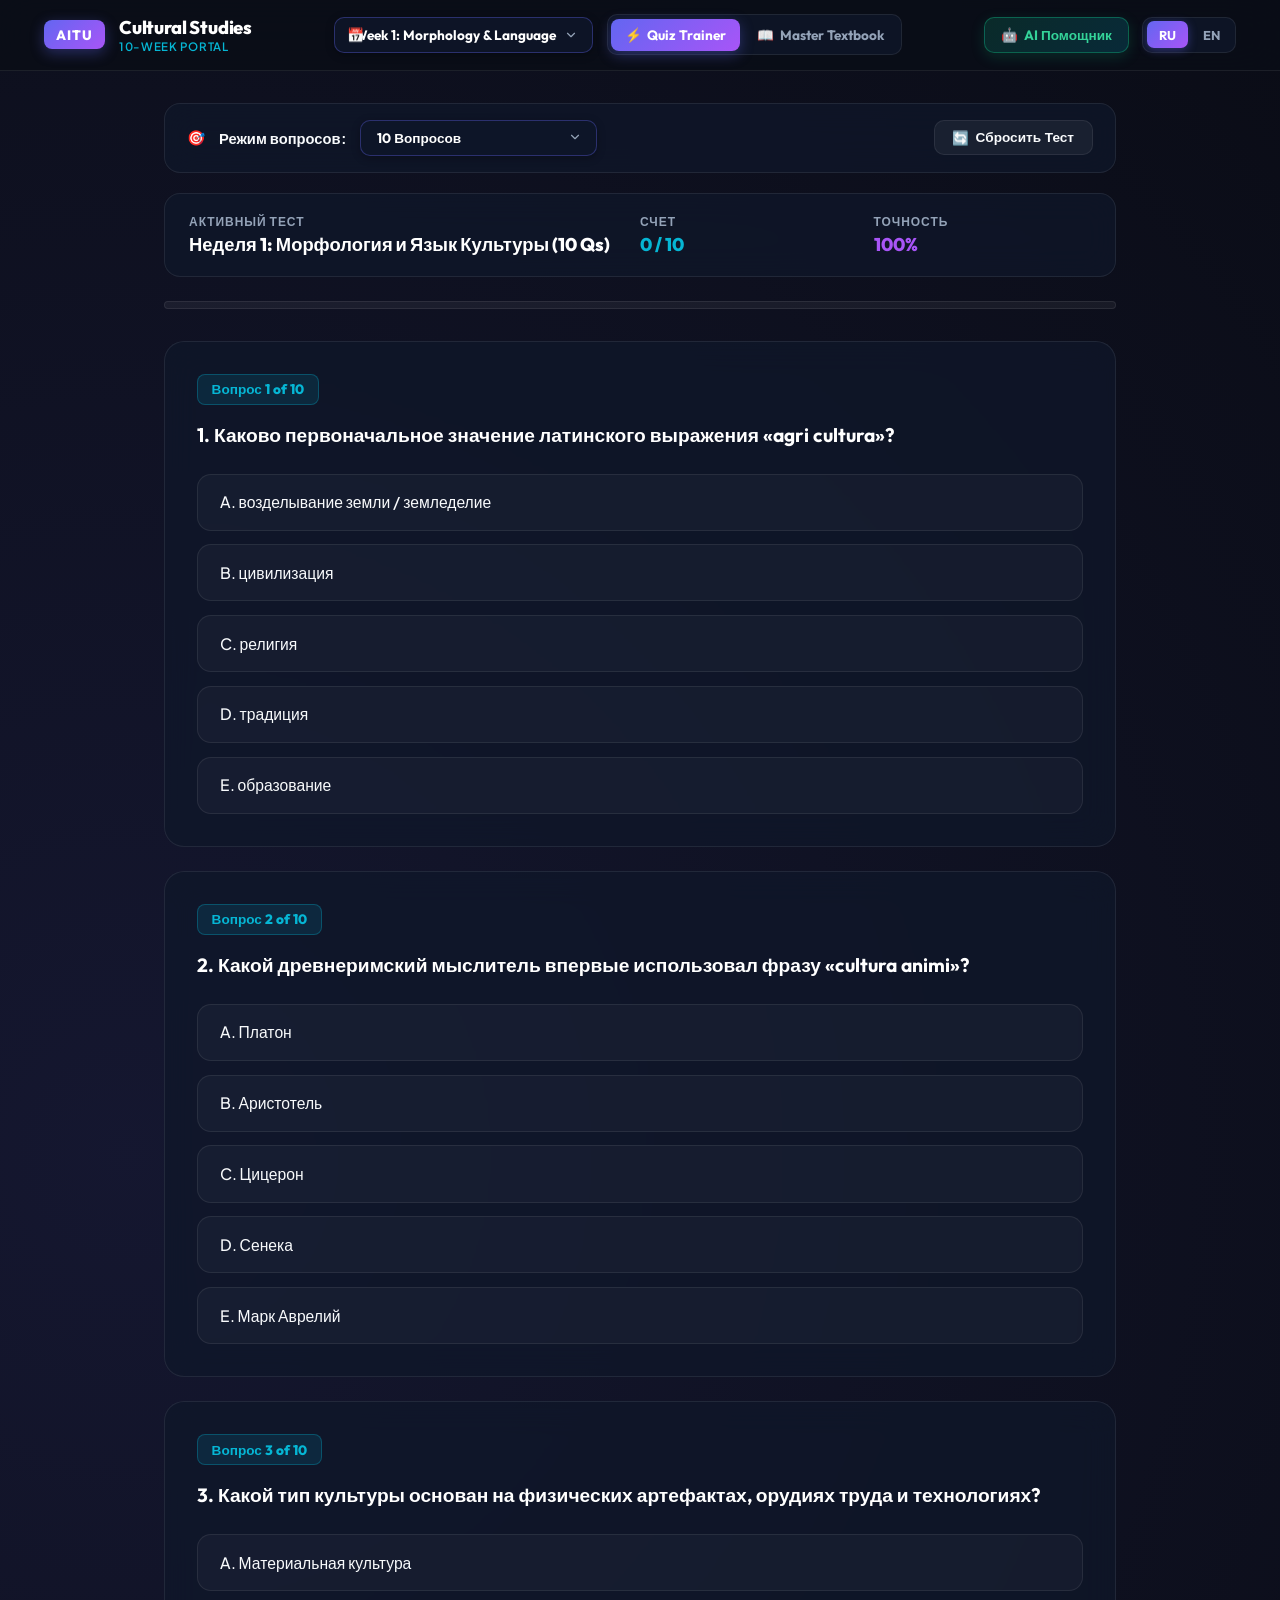
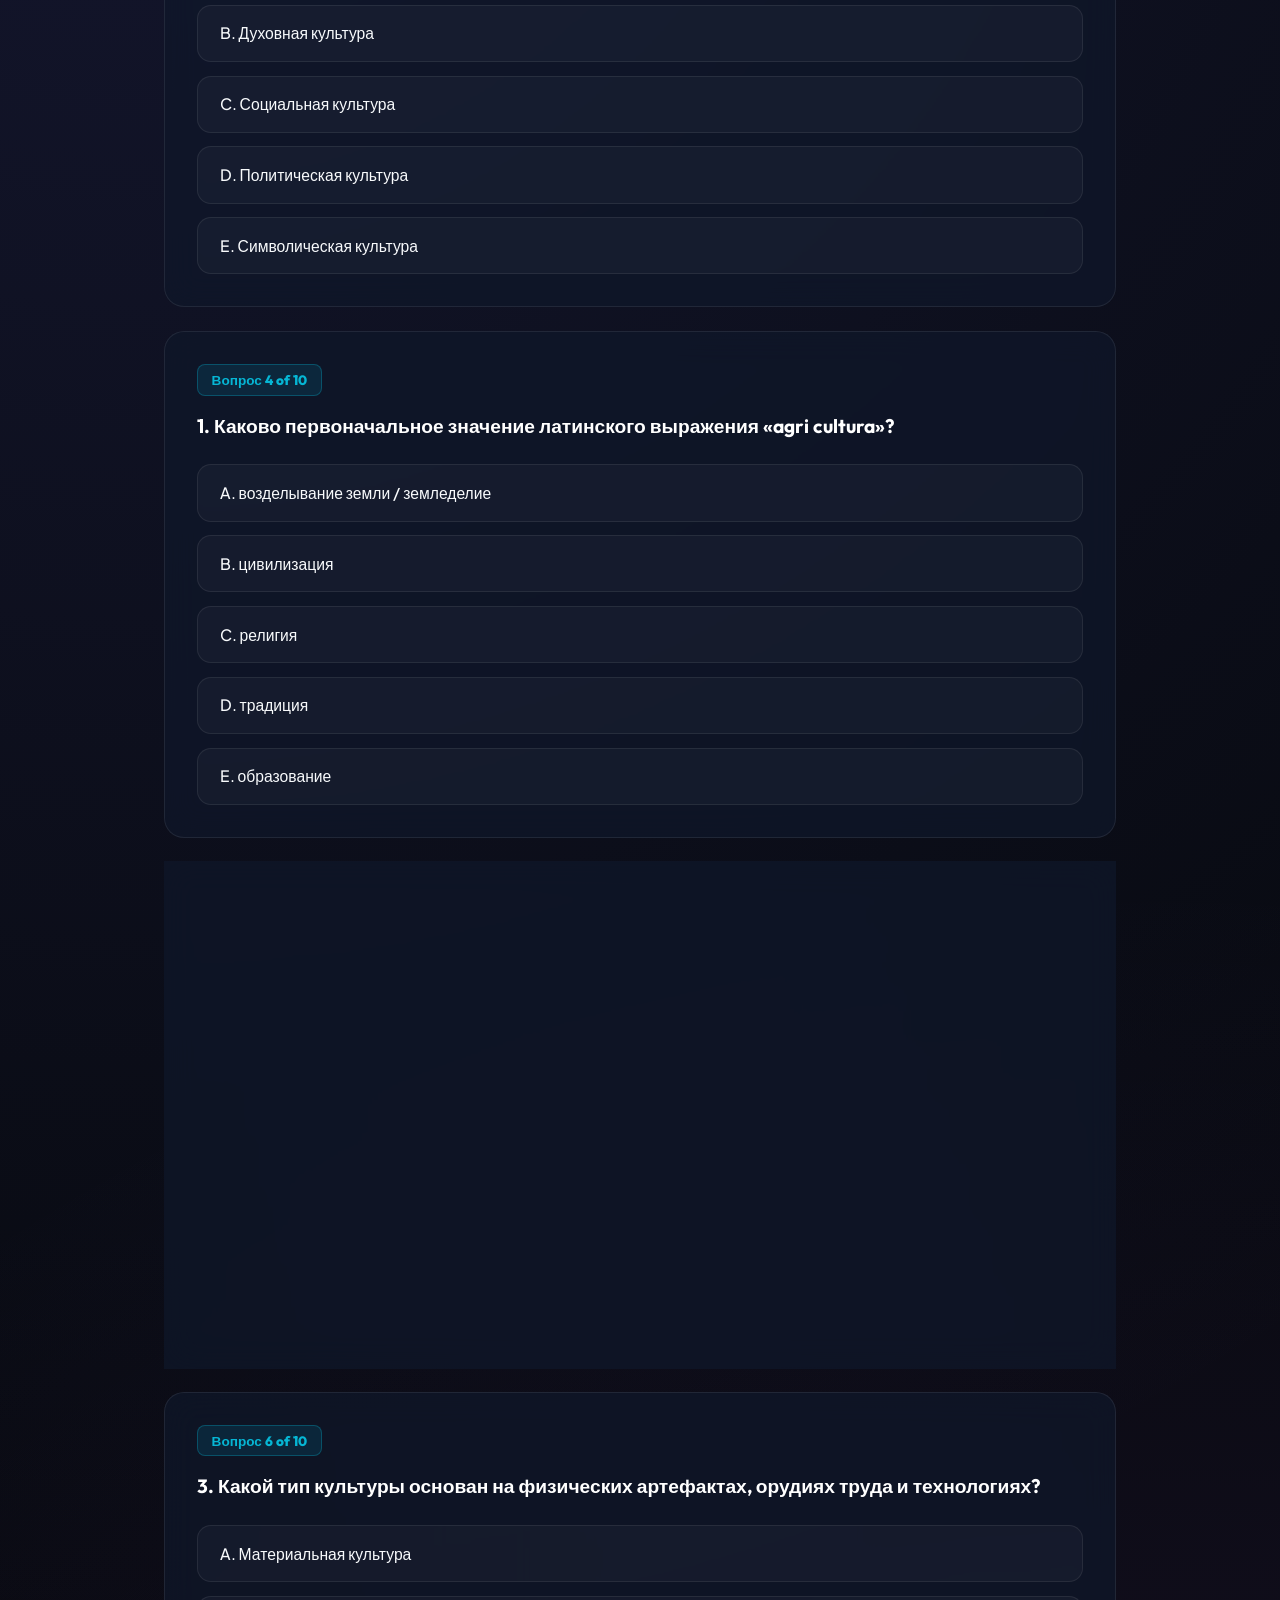
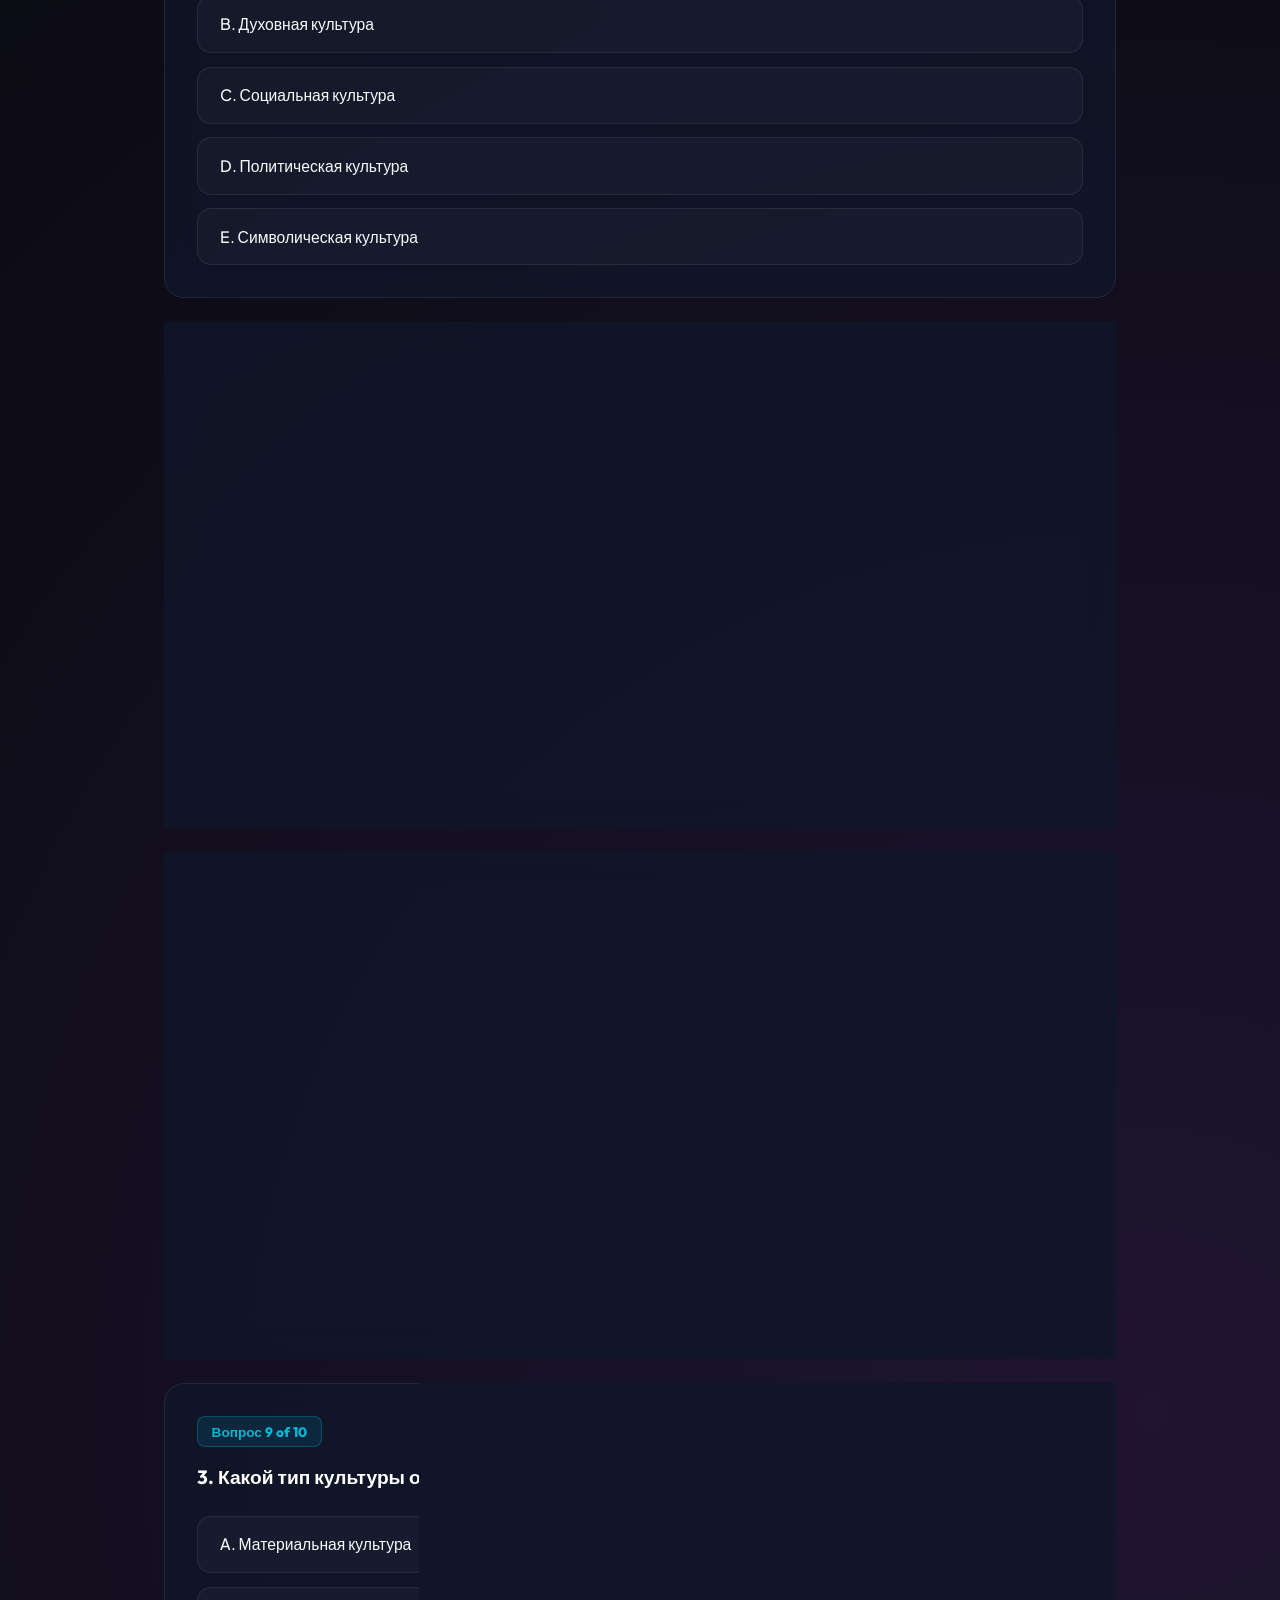
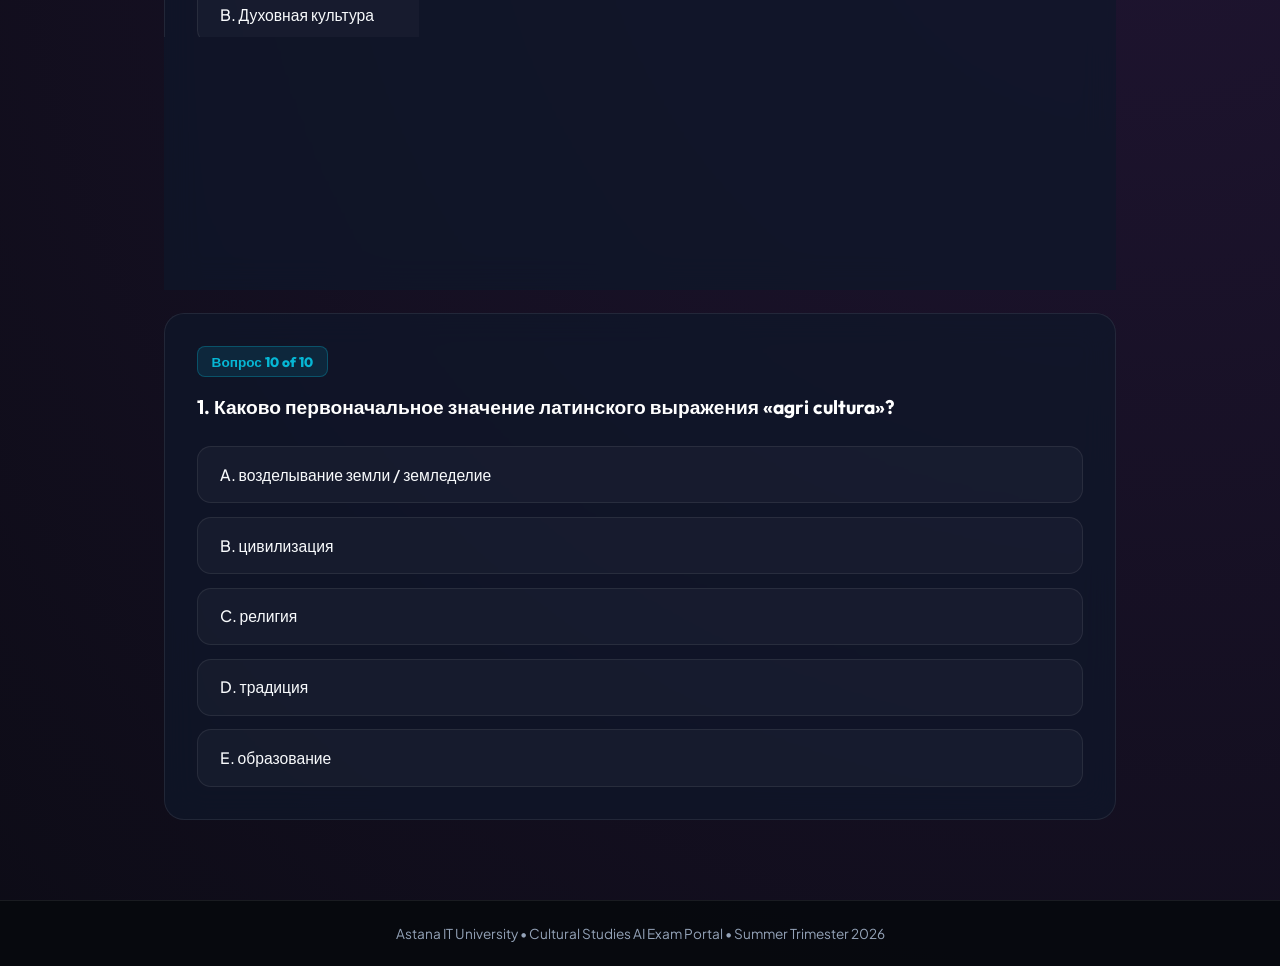
==== index.html @ 7fe69f66 "Rewrite all 20 web textbook chapters and fix critical script-loading bug Content: - Rewrite every RU" ====
<!DOCTYPE html>
<html lang="ru">
<head>
    <meta charset="UTF-8">
    <meta name="viewport" content="width=device-width, initial-scale=1.0, maximum-scale=1.0, user-scalable=no">
    <title>Cultural Studies — Mobile Optimized Exam & AI Assistant Portal</title>
    <!-- Google Fonts -->
    <link rel="preconnect" href="https://fonts.googleapis.com">
    <link rel="preconnect" href="https://fonts.gstatic.com" crossorigin>
    <link href="https://fonts.googleapis.com/css2?family=Plus+Jakarta+Sans:wght@400;500;600;700;800&family=Outfit:wght@500;600;700;800&display=swap" rel="stylesheet">
    <link rel="stylesheet" href="website/css/styles.css?v=20260728_8">
</head>
<body>

    <!-- Premium Glass Header Navigation -->
    <header class="app-header">
        <div class="header-container">
            <!-- Brand Logo -->
            <div class="logo-group">
                <div class="logo-badge">AITU</div>
                <div class="logo-text">
                    <span class="brand-title">Cultural Studies</span>
                    <span class="brand-sub" id="app-logo-title">10-Week Portal</span>
                </div>
            </div>

            <!-- Header Middle: Week Selector & View Mode -->
            <div class="header-center">
                <!-- Scalable 10-Week Selector Dropdown -->
                <div class="custom-select-wrapper">
                    <span class="select-icon">📅</span>
                    <select id="week-select-dropdown" class="custom-select" onchange="switchWeek(this.value)">
                        <option value="1" selected>Week 1: Morphology & Language</option>
                        <option value="2">Week 2: Semiotics & Anatomy</option>
                        <option value="3" disabled>🔒 Week 3 (Upcoming)</option>
                        <option value="4" disabled>🔒 Week 4 (Upcoming)</option>
                        <option value="5" disabled>🔒 Week 5 (Upcoming)</option>
                        <option value="6" disabled>🔒 Week 6 (Upcoming)</option>
                        <option value="7" disabled>🔒 Week 7 (Upcoming)</option>
                        <option value="8" disabled>🔒 Week 8 (Upcoming)</option>
                        <option value="9" disabled>🔒 Week 9 (Upcoming)</option>
                        <option value="10" disabled>🔒 Week 10 (Upcoming)</option>
                        <option value="all">🔥 Full Course Mega-Test</option>
                    </select>
                </div>

                <!-- Main View Toggle -->
                <div class="view-toggle-group">
                    <button class="view-btn active" id="tab-quiz" onclick="switchMainView('quiz')">
                        <span class="btn-icon">⚡</span> <span id="txt-tab-quiz">Quiz Trainer</span>
                    </button>
                    <button class="view-btn highlight-btn" id="tab-main" onclick="switchMainView('main')">
                        <span class="btn-icon">📖</span> <span id="txt-tab-main">Master Textbook</span>
                    </button>
                </div>
            </div>

            <!-- Header Right: AI Assistant & Language Switcher -->
            <div class="header-right">
                <!-- AI Quick Answer Trigger Button -->
                <button class="ai-trigger-btn" onclick="toggleAiDrawer()">
                    <span class="ai-sparkle">🤖</span>
                    <span id="txt-ai-btn">AI Exam Assistant</span>
                </button>

                <!-- Instant Segmented Language Switcher -->
                <div class="lang-segmented-control">
                    <button class="lang-segment active" id="lang-ru" onclick="switchLanguage('ru')">RU</button>
                    <button class="lang-segment" id="lang-en" onclick="switchLanguage('en')">EN</button>
                </div>
            </div>
        </div>
    </header>

    <!-- Floating AI Oral Answer Drawer (Mobile Bottom Sheet) -->
    <div class="ai-drawer" id="ai-drawer">
        <div class="ai-drawer-header">
            <div class="ai-title">
                <span class="ai-icon">🤖</span>
                <div>
                    <h3>AI Oral Exam Helper</h3>
                    <p id="ai-subtitle">Direct English oral exam answer</p>
                </div>
            </div>
            <button class="ai-close-btn" onclick="toggleAiDrawer()">✕</button>
        </div>
        
        <div class="ai-drawer-body">
            <div class="ai-input-group">
                <textarea id="ai-prompt-input" rows="2" placeholder="Задайте вопрос учителя (напр. 'В чем суть Cultura Animi Цицерона?')..."></textarea>
                <button class="ai-submit-btn" id="ai-submit-btn" onclick="askAiAssistant()">
                    <span>⚡ Получить ответ из лекций</span>
                </button>
            </div>

            <!-- Output Box -->
            <div class="ai-output-box" id="ai-output-box" style="display: none;">
                <div class="ai-status" id="ai-status-indicator">✨ Direct English Answer:</div>
                <div class="ai-response-text" id="ai-response-text"></div>
                <button class="ai-copy-btn" onclick="copyAiResponse()">📋 Copy Text</button>
            </div>
        </div>
    </div>

    <!-- Main Container -->
    <main class="main-content">
        <div class="content-wrapper">

            <!-- Controls & Selector Bar (For Quiz Mode) -->
            <div class="control-panel" id="quiz-control-panel">
                <div class="mode-selector">
                    <span class="panel-icon">🎯</span>
                    <label for="q-count-select" id="lbl-q-mode">Questions Mode:</label>
                    <div class="custom-select-wrapper small-select">
                        <select id="q-count-select" class="custom-select" onchange="changeQuestionCount(this.value)">
                            <option value="10" selected>10 Questions</option>
                            <option value="30">30 Questions</option>
                            <option value="50">50 Questions</option>
                            <option value="100">100 Questions (Mega Mode)</option>
                        </select>
                    </div>
                </div>
                <button class="reset-btn" id="btn-restart" onclick="resetCurrentQuiz()">
                    <span class="btn-icon">🔄</span> Restart Test
                </button>
            </div>

            <!-- Stats Bar (For Quiz Mode) -->
            <div class="stats-bar" id="quiz-stats-bar">
                <div class="stat-card">
                    <span class="stat-label" id="lbl-active-test">Active Test</span>
                    <span class="stat-value" id="quiz-title">Week 1: Morphology & Language</span>
                </div>
                <div class="stat-card">
                    <span class="stat-label" id="lbl-score">Score</span>
                    <span class="stat-value highlight-cyan" id="score-counter">0 / 10</span>
                </div>
                <div class="stat-card">
                    <span class="stat-label" id="lbl-accuracy">Accuracy</span>
                    <span class="stat-value highlight-purple" id="accuracy-counter">100%</span>
                </div>
            </div>

            <!-- Progress Bar (For Quiz Mode) -->
            <div class="progress-container" id="quiz-progress-container">
                <div class="progress-bar" id="progress-bar"></div>
            </div>

            <!-- Quiz Questions Container -->
            <div class="quiz-container" id="quiz-container">
                <!-- Dynamically populated by JS -->
            </div>

            <!-- Master Study Guide Reader Container (For Main Mode) -->
            <div class="reader-container" id="reader-container" style="display: none;">
                <!-- Book Navigation Bar -->
                <div class="book-nav-bar">
                    <div class="reader-controls">
                        <button class="reader-btn active" id="btn-read-week1" onclick="loadReaderWeek(1)">
                            <span>📘 Week 1 Textbook</span>
                        </button>
                        <button class="reader-btn" id="btn-read-week2" onclick="loadReaderWeek(2)">
                            <span>📙 Week 2 Textbook</span>
                        </button>
                    </div>

                    <!-- Chapter Flip Controls -->
                    <div class="chapter-flip-controls">
                        <button class="flip-btn" onclick="prevChapter()">◄ <span id="lbl-prev-chap">Назад</span></button>
                        <div class="custom-select-wrapper small-select">
                            <select id="chapter-select-dropdown" class="custom-select" onchange="jumpToChapter(this.value)">
                                <!-- Dynamically populated by JS -->
                            </select>
                        </div>
                        <button class="flip-btn" onclick="nextChapter()"><span id="lbl-next-chap">Вперед</span> ►</button>
                        <button class="flip-btn show-all-btn" onclick="showFullBook()"><span id="lbl-all-chap">Весь текст</span></button>
                    </div>
                </div>

                <!-- Reader Text Box -->
                <div class="reader-content card-glass" id="reader-text-area">
                    <!-- Master Guide Content dynamically rendered chapter by chapter -->
                </div>
            </div>

        </div>
    </main>

    <footer class="app-footer">
        <p>Astana IT University • Cultural Studies AI Exam Portal • Summer Trimester 2026</p>
    </footer>

    <!-- ЕДИНСТВЕННЫЙ источник данных учебника. Второй <script> с js/app.js подключать нельзя:
         оба файла объявляют const fullBookDatabase, и повторное объявление роняет скрипт. -->
    <script src="website/js/app.js?v=20260728_8"></script>
</body>
</html>
---- website/css/styles.css ----
/* ==========================================================================
   CULTURAL STUDIES PREMIUM DARK GLASSMORPHISM DESIGN SYSTEM
   ========================================================================== */

:root {
    --bg-dark: #07090e;
    --bg-card: rgba(15, 23, 42, 0.75);
    --bg-card-hover: rgba(30, 41, 59, 0.85);
    --border-color: rgba(255, 255, 255, 0.08);
    --border-glow: rgba(99, 102, 241, 0.4);
    
    --accent-indigo: #6366f1;
    --accent-purple: #a855f7;
    --accent-cyan: #06b6d4;
    --accent-amber: #f59e0b;
    --accent-emerald: #10b981;
    --success: #10b981;
    --error: #ef4444;
    
    --text-main: #f8fafc;
    --text-muted: #94a3b8;
    --font-heading: 'Outfit', 'Plus Jakarta Sans', sans-serif;
    --font-body: 'Plus Jakarta Sans', sans-serif;
}

* {
    box-sizing: border-box;
    margin: 0;
    padding: 0;
}

body {
    background-color: var(--bg-dark);
    background-image: 
        radial-gradient(circle at 10% 20%, rgba(99, 102, 241, 0.15) 0%, transparent 45%),
        radial-gradient(circle at 90% 80%, rgba(168, 85, 247, 0.15) 0%, transparent 45%);
    color: var(--text-main);
    font-family: var(--font-body);
    min-height: 100vh;
    display: flex;
    flex-direction: column;
    -webkit-font-smoothing: antialiased;
}

/* Premium Header Nav */
.app-header {
    background: rgba(10, 14, 23, 0.92);
    backdrop-filter: blur(20px);
    -webkit-backdrop-filter: blur(20px);
    border-bottom: 1px solid var(--border-color);
    position: sticky;
    top: 0;
    z-index: 1000;
}

.header-container {
    max-width: 1240px;
    margin: 0 auto;
    padding: 0.9rem 1.5rem;
    display: flex;
    align-items: center;
    justify-content: space-between;
    gap: 1.25rem;
}

/* Brand Logo */
.logo-group {
    display: flex;
    align-items: center;
    gap: 0.85rem;
    flex-shrink: 0;
}

.logo-badge {
    background: linear-gradient(135deg, var(--accent-indigo), var(--accent-purple));
    color: #fff;
    font-family: var(--font-heading);
    font-weight: 800;
    font-size: 0.85rem;
    padding: 0.35rem 0.75rem;
    border-radius: 8px;
    letter-spacing: 0.08em;
    box-shadow: 0 4px 14px rgba(99, 102, 241, 0.35);
}

.logo-text {
    display: flex;
    flex-direction: column;
}

.brand-title {
    font-family: var(--font-heading);
    font-size: 1.15rem;
    font-weight: 800;
    color: #fff;
    letter-spacing: -0.01em;
    white-space: nowrap;
}

.brand-sub {
    font-size: 0.72rem;
    font-weight: 600;
    color: var(--accent-cyan);
    text-transform: uppercase;
    letter-spacing: 0.06em;
}

/* Header Middle: Week Selector & View Mode */
.header-center {
    display: flex;
    align-items: center;
    gap: 0.85rem;
    flex-wrap: nowrap;
}

/* Header Right: AI Assistant & Language Switcher */
.header-right {
    display: flex;
    align-items: center;
    gap: 0.85rem;
    flex-shrink: 0;
}

/* Instant Segmented Language Control */
.lang-segmented-control {
    display: flex;
    background: rgba(15, 23, 42, 0.8);
    border: 1px solid var(--border-color);
    border-radius: 10px;
    padding: 0.2rem;
    gap: 0.2rem;
}

.lang-segment {
    background: transparent;
    border: none;
    color: var(--text-muted);
    font-family: var(--font-heading);
    font-weight: 700;
    font-size: 0.8rem;
    padding: 0.35rem 0.75rem;
    border-radius: 7px;
    cursor: pointer;
    transition: all 0.25s ease;
}

.lang-segment.active {
    background: linear-gradient(135deg, var(--accent-indigo), var(--accent-purple));
    color: #fff;
    box-shadow: 0 2px 10px rgba(99, 102, 241, 0.4);
}

/* AI Trigger Button in Header */
.ai-trigger-btn {
    background: linear-gradient(135deg, rgba(16, 185, 129, 0.18), rgba(6, 182, 212, 0.18));
    border: 1px solid rgba(16, 185, 129, 0.4);
    color: #34d399;
    font-family: var(--font-heading);
    font-weight: 700;
    font-size: 0.85rem;
    padding: 0.5rem 1rem;
    border-radius: 10px;
    cursor: pointer;
    transition: all 0.25s ease;
    display: flex;
    align-items: center;
    gap: 0.4rem;
    white-space: nowrap;
    box-shadow: 0 4px 14px rgba(16, 185, 129, 0.18);
}

.ai-trigger-btn:hover {
    background: linear-gradient(135deg, var(--accent-emerald), var(--accent-cyan));
    color: #fff;
    box-shadow: 0 6px 20px rgba(16, 185, 129, 0.4);
    transform: translateY(-1px);
}

/* Custom Styled Select Dropdown */
.custom-select-wrapper {
    position: relative;
    display: flex;
    align-items: center;
}

.select-icon {
    position: absolute;
    left: 0.85rem;
    font-size: 0.85rem;
    pointer-events: none;
    z-index: 2;
}

.custom-select {
    appearance: none;
    -webkit-appearance: none;
    background: rgba(15, 23, 42, 0.85) url("data:image/svg+xml;charset=UTF-8,%3csvg xmlns='http://www.w3.org/2000/svg' viewBox='0 0 24 24' fill='none' stroke='%2394a3b8' stroke-width='2' stroke-linecap='round' stroke-linejoin='round'%3e%3cpolyline points='6 9 12 15 18 9'%3e%3c/polyline%3e%3c/svg%3e") no-repeat right 0.85rem center;
    background-size: 0.9rem;
    border: 1px solid rgba(99, 102, 241, 0.35);
    color: #fff;
    font-family: var(--font-heading);
    font-weight: 700;
    font-size: 0.85rem;
    padding: 0.5rem 2.2rem 0.5rem 1.2rem;
    border-radius: 10px;
    outline: none;
    cursor: pointer;
    transition: all 0.25s ease;
    box-shadow: 0 2px 8px rgba(0, 0, 0, 0.3);
}

.custom-select:hover {
    border-color: var(--accent-indigo);
    box-shadow: 0 0 12px rgba(99, 102, 241, 0.3);
}

.custom-select option {
    background: #0f172a;
    color: #fff;
    padding: 0.5rem;
}

/* Specific styling for Chapter Select Dropdown */
#chapter-select-dropdown {
    min-width: 220px;
    max-width: 320px;
    text-overflow: ellipsis;
    white-space: nowrap;
    overflow: hidden;
}

/* View Toggle Buttons */
.view-toggle-group {
    display: flex;
    background: rgba(15, 23, 42, 0.8);
    border: 1px solid var(--border-color);
    padding: 0.2rem;
    border-radius: 10px;
    gap: 0.25rem;
}

.view-btn {
    background: transparent;
    border: none;
    color: var(--text-muted);
    font-family: var(--font-heading);
    font-weight: 700;
    font-size: 0.85rem;
    padding: 0.45rem 0.85rem;
    border-radius: 8px;
    cursor: pointer;
    transition: all 0.25s ease;
    display: flex;
    align-items: center;
    gap: 0.35rem;
    white-space: nowrap;
}

.view-btn:hover {
    color: #fff;
    background: rgba(255, 255, 255, 0.05);
}

.view-btn.active {
    background: linear-gradient(135deg, var(--accent-indigo), var(--accent-purple));
    color: #fff;
    box-shadow: 0 4px 14px rgba(99, 102, 241, 0.35);
}

.highlight-btn.active {
    background: linear-gradient(135deg, var(--accent-amber), #d97706) !important;
    box-shadow: 0 4px 14px rgba(245, 158, 11, 0.35) !important;
}

/* Floating AI Assistant Drawer */
.ai-drawer {
    position: fixed;
    top: 4.8rem;
    right: 1.5rem;
    width: 380px;
    max-width: 92vw;
    background: rgba(15, 23, 42, 0.95);
    backdrop-filter: blur(24px);
    border: 1px solid rgba(16, 185, 129, 0.4);
    border-radius: 20px;
    box-shadow: 0 20px 50px rgba(0, 0, 0, 0.7);
    z-index: 2000;
    display: none;
    flex-direction: column;
    overflow: hidden;
    animation: fadeInSlide 0.3s ease;
}

@keyframes fadeInSlide {
    from { opacity: 0; transform: translateY(-10px); }
    to { opacity: 1; transform: translateY(0); }
}

.ai-drawer-header {
    background: rgba(16, 185, 129, 0.12);
    border-bottom: 1px solid rgba(16, 185, 129, 0.2);
    padding: 1rem 1.25rem;
    display: flex;
    align-items: center;
    justify-content: space-between;
}

.ai-title {
    display: flex;
    align-items: center;
    gap: 0.65rem;
}

.ai-icon {
    font-size: 1.5rem;
}

.ai-title h3 {
    font-family: var(--font-heading);
    font-size: 1rem;
    font-weight: 800;
    color: #fff;
}

.ai-title p {
    font-size: 0.72rem;
    color: #34d399;
}

.ai-close-btn {
    background: transparent;
    border: none;
    color: var(--text-muted);
    font-size: 1.1rem;
    cursor: pointer;
    transition: color 0.2s ease;
}

.ai-close-btn:hover {
    color: #fff;
}

.ai-drawer-body {
    padding: 1.25rem;
    display: flex;
    flex-direction: column;
    gap: 1rem;
}

.ai-input-group {
    display: flex;
    flex-direction: column;
    gap: 0.75rem;
}

.ai-input-group textarea {
    background: rgba(7, 9, 14, 0.8);
    border: 1px solid var(--border-color);
    border-radius: 12px;
    padding: 0.85rem;
    color: #fff;
    font-family: var(--font-body);
    font-size: 0.9rem;
    outline: none;
    resize: none;
    transition: border-color 0.2s ease;
}

.ai-input-group textarea:focus {
    border-color: var(--accent-emerald);
}

.ai-submit-btn {
    background: linear-gradient(135deg, var(--accent-emerald), var(--accent-cyan));
    border: none;
    color: #fff;
    font-family: var(--font-heading);
    font-weight: 700;
    font-size: 0.9rem;
    padding: 0.65rem;
    border-radius: 10px;
    cursor: pointer;
    transition: all 0.2s ease;
    box-shadow: 0 4px 12px rgba(16, 185, 129, 0.3);
}

.ai-submit-btn:hover {
    box-shadow: 0 6px 18px rgba(16, 185, 129, 0.45);
    transform: translateY(-1px);
}

/* AI Response Box */
.ai-output-box {
    background: rgba(7, 9, 14, 0.9);
    border: 1px solid rgba(16, 185, 129, 0.3);
    border-radius: 14px;
    padding: 1rem;
    display: flex;
    flex-direction: column;
    gap: 0.75rem;
}

.ai-status {
    font-size: 0.78rem;
    font-weight: 700;
    color: #34d399;
    text-transform: uppercase;
    letter-spacing: 0.05em;
}

.ai-response-text {
    font-size: 0.95rem;
    line-height: 1.6;
    color: #f1f5f9;
    font-weight: 500;
}

.ai-copy-btn {
    background: rgba(255, 255, 255, 0.05);
    border: 1px solid var(--border-color);
    color: var(--text-main);
    font-family: var(--font-heading);
    font-size: 0.8rem;
    font-weight: 600;
    padding: 0.4rem 0.75rem;
    border-radius: 8px;
    cursor: pointer;
    align-self: flex-start;
    transition: all 0.2s ease;
}

.ai-copy-btn:hover {
    background: rgba(255, 255, 255, 0.1);
    color: #fff;
}

/* Main Layout */
.main-content {
    flex: 1;
    max-width: 1000px;
    width: 100%;
    margin: 0 auto;
    padding: 2rem 1.5rem;
}

/* Control Panel */
.control-panel {
    display: flex;
    justify-content: space-between;
    align-items: center;
    background: var(--bg-card);
    backdrop-filter: blur(16px);
    border: 1px solid var(--border-color);
    padding: 1rem 1.4rem;
    border-radius: 16px;
    margin-bottom: 1.25rem;
}

.mode-selector {
    display: flex;
    align-items: center;
    gap: 0.85rem;
    font-size: 0.92rem;
    font-weight: 700;
    color: var(--text-main);
}

.small-select .custom-select {
    padding-left: 1rem;
}

.reset-btn {
    background: rgba(255, 255, 255, 0.05);
    border: 1px solid var(--border-color);
    color: var(--text-main);
    padding: 0.55rem 1.1rem;
    border-radius: 10px;
    font-weight: 700;
    font-size: 0.85rem;
    cursor: pointer;
    transition: all 0.2s ease;
    display: flex;
    align-items: center;
    gap: 0.4rem;
}

.reset-btn:hover {
    background: rgba(239, 68, 68, 0.2);
    border-color: var(--error);
    color: #fff;
}

/* Stats Bar */
.stats-bar {
    display: grid;
    grid-template-columns: 2fr 1fr 1fr;
    gap: 1rem;
    align-items: center;
    background: var(--bg-card);
    backdrop-filter: blur(16px);
    border: 1px solid var(--border-color);
    padding: 1.25rem 1.5rem;
    border-radius: 16px;
    margin-bottom: 1.5rem;
}

.stat-card {
    display: flex;
    flex-direction: column;
    gap: 0.25rem;
}

.stat-label {
    font-size: 0.75rem;
    text-transform: uppercase;
    letter-spacing: 0.08em;
    color: var(--text-muted);
    font-weight: 700;
}

.stat-value {
    font-family: var(--font-heading);
    font-size: 1.15rem;
    font-weight: 800;
    color: #fff;
}

.stat-value.highlight-cyan {
    color: var(--accent-cyan);
}

.stat-value.highlight-purple {
    color: var(--accent-purple);
}

/* Progress Bar */
.progress-container {
    background: rgba(255, 255, 255, 0.05);
    height: 8px;
    border-radius: 999px;
    overflow: hidden;
    margin-bottom: 2rem;
    border: 1px solid var(--border-color);
}

.progress-bar {
    background: linear-gradient(90deg, var(--accent-cyan), var(--accent-indigo), var(--accent-purple));
    height: 100%;
    width: 0%;
    transition: width 0.4s ease;
}

/* Quiz Container & Cards */
.quiz-container {
    display: flex;
    flex-direction: column;
    gap: 1.5rem;
}

.question-card {
    background: var(--bg-card);
    backdrop-filter: blur(16px);
    border: 1px solid var(--border-color);
    border-radius: 20px;
    padding: 2rem;
    transition: transform 0.2s ease, border-color 0.25s ease, box-shadow 0.25s ease;
}

.question-card:hover {
    border-color: rgba(99, 102, 241, 0.35);
    box-shadow: 0 8px 30px rgba(0, 0, 0, 0.4);
}

.question-header {
    display: flex;
    justify-content: space-between;
    align-items: center;
    margin-bottom: 1rem;
}

.q-number {
    font-family: var(--font-heading);
    font-weight: 800;
    font-size: 0.85rem;
    color: var(--accent-cyan);
    background: rgba(6, 182, 212, 0.12);
    padding: 0.35rem 0.85rem;
    border-radius: 8px;
    border: 1px solid rgba(6, 182, 212, 0.3);
}

.q-title {
    font-family: var(--font-heading);
    font-size: 1.2rem;
    font-weight: 700;
    line-height: 1.5;
    color: #fff;
    margin-bottom: 1.5rem;
}

/* Options Grid */
.options-grid {
    display: flex;
    flex-direction: column;
    gap: 0.85rem;
}

.option-btn {
    background: rgba(255, 255, 255, 0.03);
    border: 1px solid var(--border-color);
    border-radius: 14px;
    padding: 1.1rem 1.35rem;
    color: var(--text-main);
    font-family: var(--font-body);
    font-size: 0.98rem;
    font-weight: 500;
    text-align: left;
    cursor: pointer;
    transition: all 0.25s ease;
    display: flex;
    align-items: center;
    justify-content: space-between;
}

.option-btn:hover:not(:disabled) {
    background: rgba(99, 102, 241, 0.14);
    border-color: var(--accent-indigo);
    transform: translateX(6px);
}

.option-btn.correct {
    background: rgba(16, 185, 129, 0.2) !important;
    border-color: var(--success) !important;
    color: #34d399 !important;
    font-weight: 700;
}

.option-btn.wrong {
    background: rgba(239, 68, 68, 0.2) !important;
    border-color: var(--error) !important;
    color: #f87171 !important;
}

.option-btn:disabled {
    cursor: default;
    opacity: 0.85;
}

/* Explanation Box */
.explanation-box {
    margin-top: 1.25rem;
    padding: 1.15rem 1.4rem;
    border-radius: 14px;
    font-size: 0.95rem;
    line-height: 1.6;
    display: none;
}

.explanation-box.show {
    display: block;
}

.explanation-box.correct {
    background: rgba(16, 185, 129, 0.12);
    border: 1px solid rgba(16, 185, 129, 0.35);
    color: #a7f3d0;
}

.explanation-box.wrong {
    background: rgba(239, 68, 68, 0.12);
    border: 1px solid rgba(239, 68, 68, 0.35);
    color: #fecaca;
}

/* Master Reader Container */
.reader-container {
    display: flex;
    flex-direction: column;
    gap: 1.25rem;
}

.book-nav-bar {
    display: flex;
    justify-content: space-between;
    align-items: center;
    background: var(--bg-card);
    backdrop-filter: blur(16px);
    border: 1px solid var(--border-color);
    padding: 0.85rem 1.25rem;
    border-radius: 16px;
    flex-wrap: wrap;
    gap: 0.85rem;
}

.reader-controls {
    display: flex;
    gap: 0.75rem;
}

.reader-btn {
    background: rgba(255, 255, 255, 0.04);
    border: 1px solid var(--border-color);
    color: var(--text-main);
    font-family: var(--font-heading);
    font-weight: 700;
    padding: 0.65rem 1.1rem;
    border-radius: 10px;
    cursor: pointer;
    transition: all 0.25s ease;
    font-size: 0.88rem;
}

.reader-btn:hover {
    background: rgba(255, 255, 255, 0.08);
}

.reader-btn.active {
    background: linear-gradient(135deg, var(--accent-amber), #d97706);
    color: #fff;
    border-color: var(--accent-amber);
    box-shadow: 0 4px 14px rgba(245, 158, 11, 0.35);
}

/* Chapter Flip Controls */
.chapter-flip-controls {
    display: flex;
    align-items: center;
    gap: 0.55rem;
    flex-wrap: wrap;
}

.flip-btn {
    background: rgba(255, 255, 255, 0.05);
    border: 1px solid var(--border-color);
    color: var(--text-main);
    font-family: var(--font-heading);
    font-weight: 700;
    font-size: 0.85rem;
    padding: 0.5rem 0.85rem;
    border-radius: 8px;
    cursor: pointer;
    transition: all 0.2s ease;
}

.flip-btn:hover {
    background: rgba(99, 102, 241, 0.2);
    border-color: var(--accent-indigo);
    color: #fff;
}

.show-all-btn {
    background: rgba(6, 182, 212, 0.15);
    border-color: rgba(6, 182, 212, 0.3);
    color: var(--accent-cyan);
}

.reader-content {
    background: var(--bg-card);
    backdrop-filter: blur(20px);
    border: 1px solid var(--border-color);
    border-radius: 20px;
    padding: 2.5rem;
    line-height: 1.8;
    font-size: 1.05rem;
    color: #e2e8f0;
}

.reader-content h1 {
    font-family: var(--font-heading);
    font-size: 1.85rem;
    font-weight: 800;
    color: var(--accent-amber);
    margin-bottom: 1.25rem;
    border-bottom: 1px solid var(--border-color);
    padding-bottom: 0.85rem;
}

.reader-content h2 {
    font-family: var(--font-heading);
    font-size: 1.4rem;
    font-weight: 700;
    color: var(--accent-cyan);
    margin-top: 1.8rem;
    margin-bottom: 0.85rem;
}

.reader-content h3 {
    font-family: var(--font-heading);
    font-size: 1.15rem;
    font-weight: 700;
    color: #fff;
    margin-top: 1.3rem;
    margin-bottom: 0.6rem;
}

.reader-content p {
    margin-bottom: 1.15rem;
}

.reader-content blockquote {
    background: rgba(99, 102, 241, 0.1);
    border-left: 4px solid var(--accent-indigo);
    padding: 1rem 1.25rem;
    border-radius: 0 12px 12px 0;
    margin: 1.25rem 0;
    font-style: italic;
}

.app-footer {
    border-top: 1px solid var(--border-color);
    padding: 1.5rem;
    text-align: center;
    color: var(--text-muted);
    font-size: 0.85rem;
    margin-top: 3rem;
    background: rgba(7, 9, 14, 0.95);
}

/* ==========================================================================
   ULTRA-SLEEK RESPONSIVE MOBILE OPTIMIZATIONS (PHONES <= 768PX & <= 480PX)
   ========================================================================== */
@media (max-width: 900px) {
    .header-container {
        flex-direction: column;
        align-items: stretch;
        gap: 0.85rem;
        padding: 0.85rem 1rem;
    }

    .logo-group {
        justify-content: space-between;
        width: 100%;
    }

    .header-center {
        width: 100%;
        justify-content: space-between;
    }

    .header-right {
        width: 100%;
        justify-content: space-between;
    }

    #week-select-dropdown {
        width: 100%;
    }
}

@media (max-width: 600px) {
    .main-content {
        padding: 1rem 0.75rem;
    }

    /* Mobile Stats Bar */
    .stats-bar {
        grid-template-columns: 1fr;
        gap: 0.75rem;
        padding: 1rem;
    }

    /* Mobile Control Panel */
    .control-panel {
        flex-direction: column;
        align-items: stretch;
        gap: 0.75rem;
    }

    .mode-selector {
        justify-content: space-between;
        width: 100%;
    }

    .reset-btn {
        width: 100%;
        justify-content: center;
    }

    /* Mobile Quiz Question Card */
    .question-card {
        padding: 1.25rem;
    }

    .q-title {
        font-size: 1.05rem;
    }

    .option-btn {
        padding: 0.95rem 1.1rem;
        font-size: 0.9rem;
    }

    /* Mobile Book Reader Navigation Bar */
    .book-nav-bar {
        flex-direction: column;
        align-items: stretch;
        padding: 0.85rem;
    }

    .reader-controls {
        width: 100%;
        display: grid;
        grid-template-columns: 1fr 1fr;
        gap: 0.5rem;
    }

    .reader-btn {
        width: 100%;
        text-align: center;
        padding: 0.6rem 0.5rem;
        font-size: 0.82rem;
    }

    .chapter-flip-controls {
        width: 100%;
        display: grid;
        grid-template-columns: 1fr 1fr;
        gap: 0.5rem;
    }

    .chapter-flip-controls .custom-select-wrapper {
        grid-column: span 2;
        width: 100%;
    }

    #chapter-select-dropdown {
        min-width: 100%;
        max-width: 100%;
        width: 100%;
        font-size: 0.85rem;
    }

    .show-all-btn {
        grid-column: span 2;
        text-align: center;
    }

    .reader-content {
        padding: 1.35rem 1rem;
        font-size: 0.95rem;
    }

    .reader-content h1 {
        font-size: 1.4rem;
    }

    .reader-content h2 {
        font-size: 1.2rem;
    }

    /* Mobile Phone iOS/Android Bottom Sheet Drawer for AI Assistant */
    .ai-drawer {
        top: auto;
        bottom: 0;
        right: 0;
        left: 0;
        width: 100vw;
        max-width: 100vw;
        border-radius: 24px 24px 0 0;
        box-shadow: 0 -10px 40px rgba(0, 0, 0, 0.8);
        animation: slideUpBottom 0.3s ease;
    }

    @keyframes slideUpBottom {
        from { transform: translateY(100%); }
        to { transform: translateY(0); }
    }
}
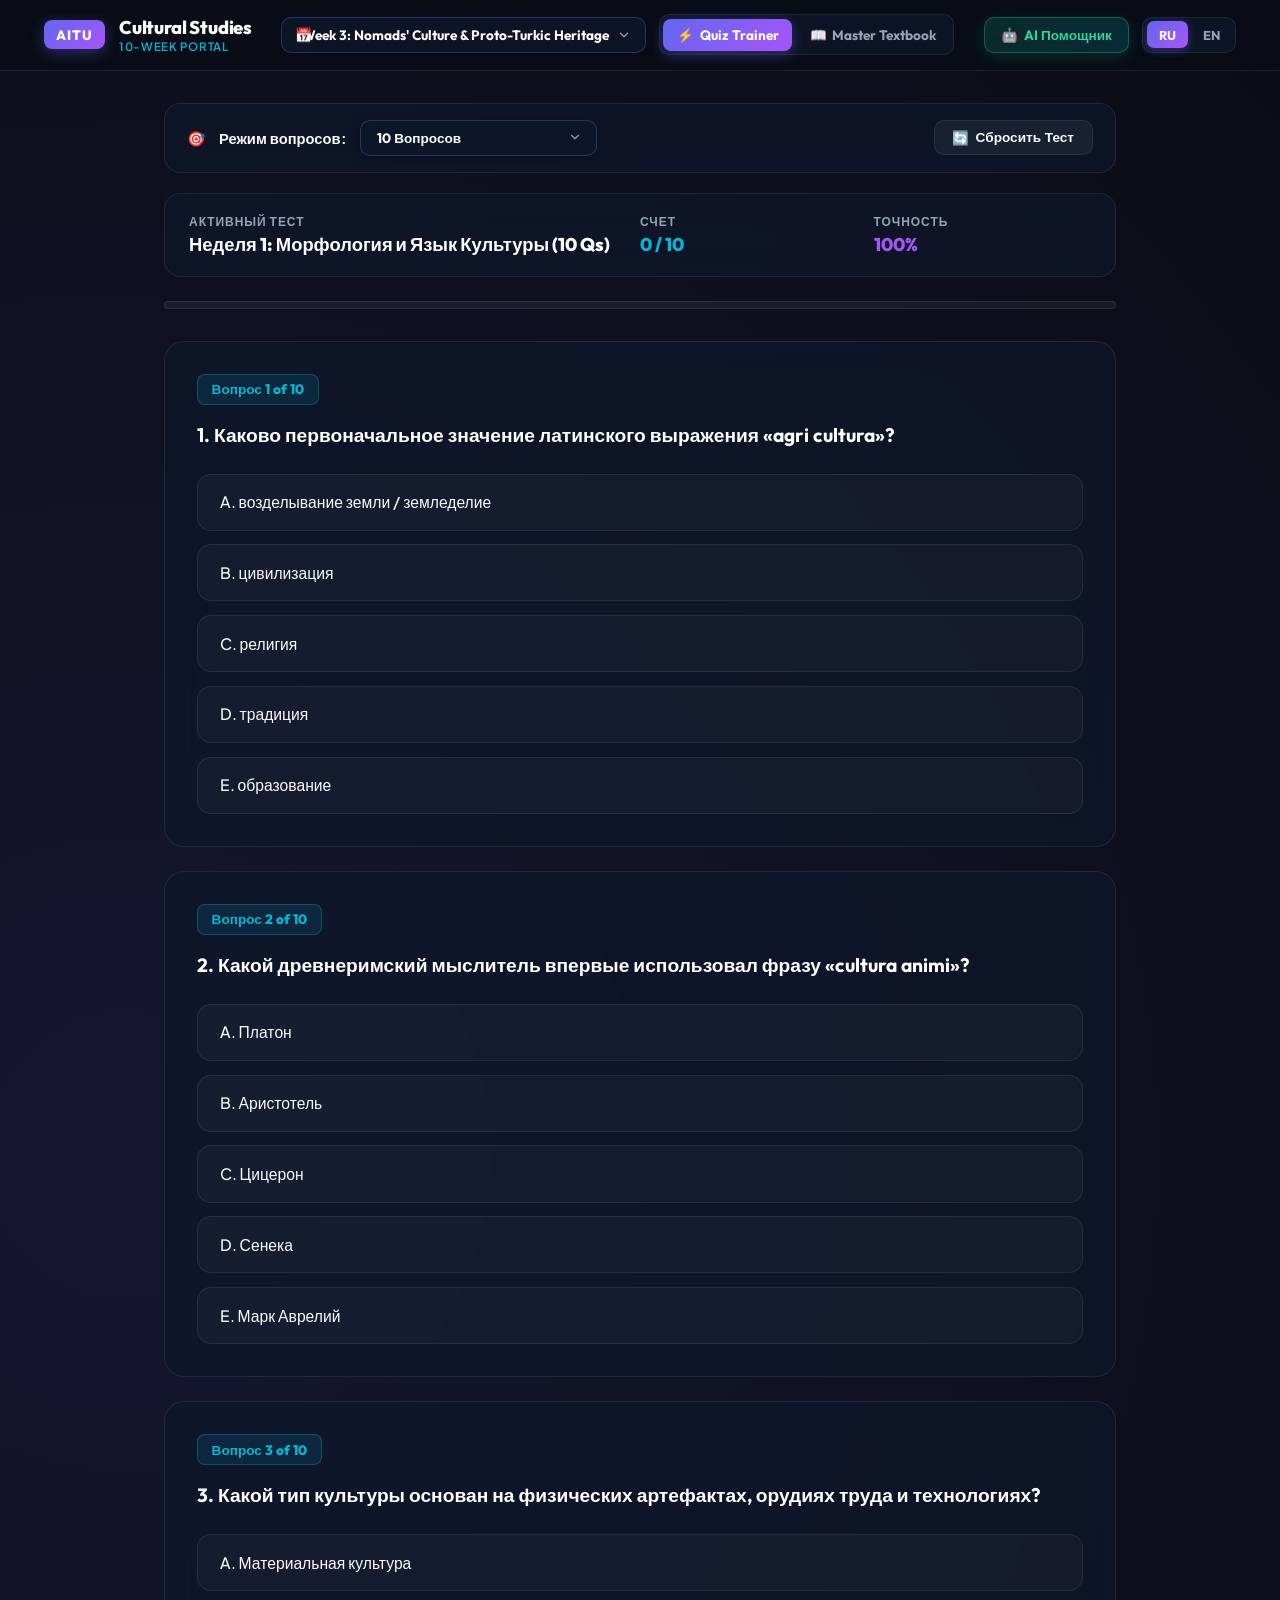
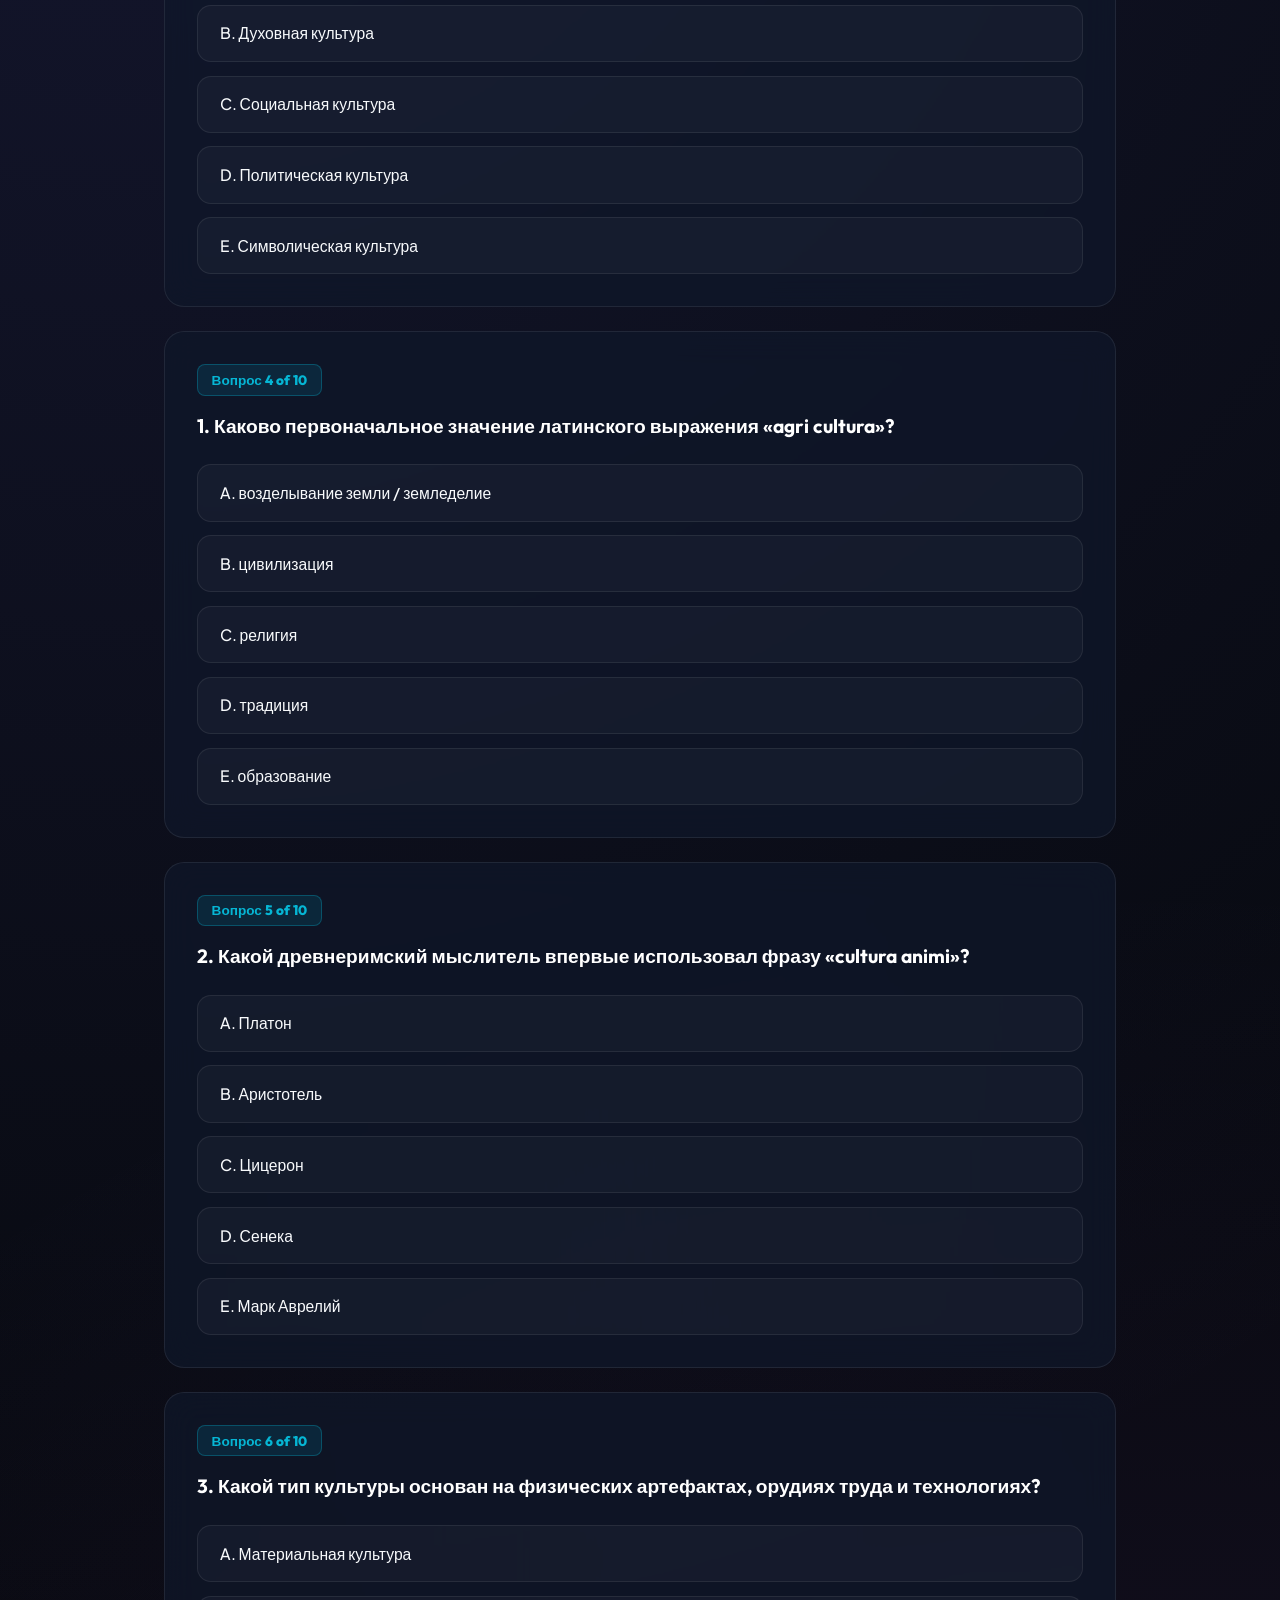
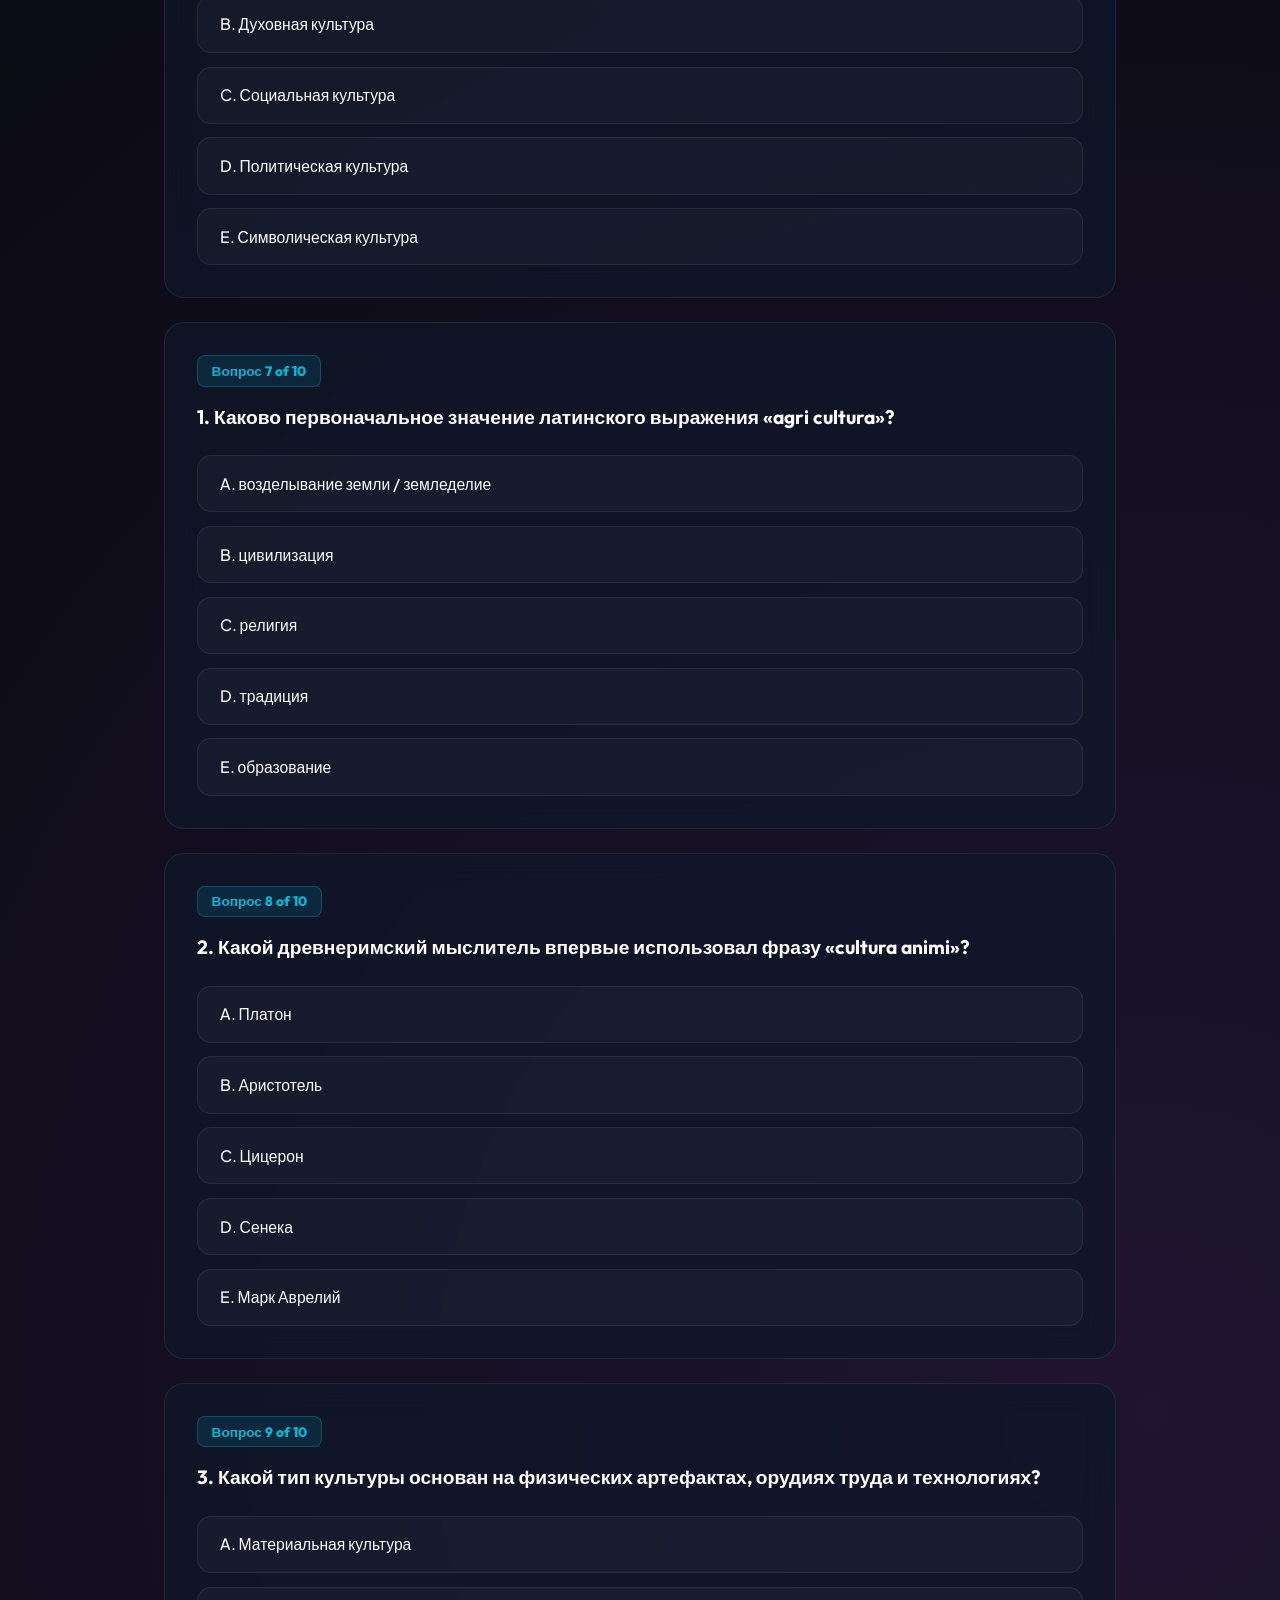
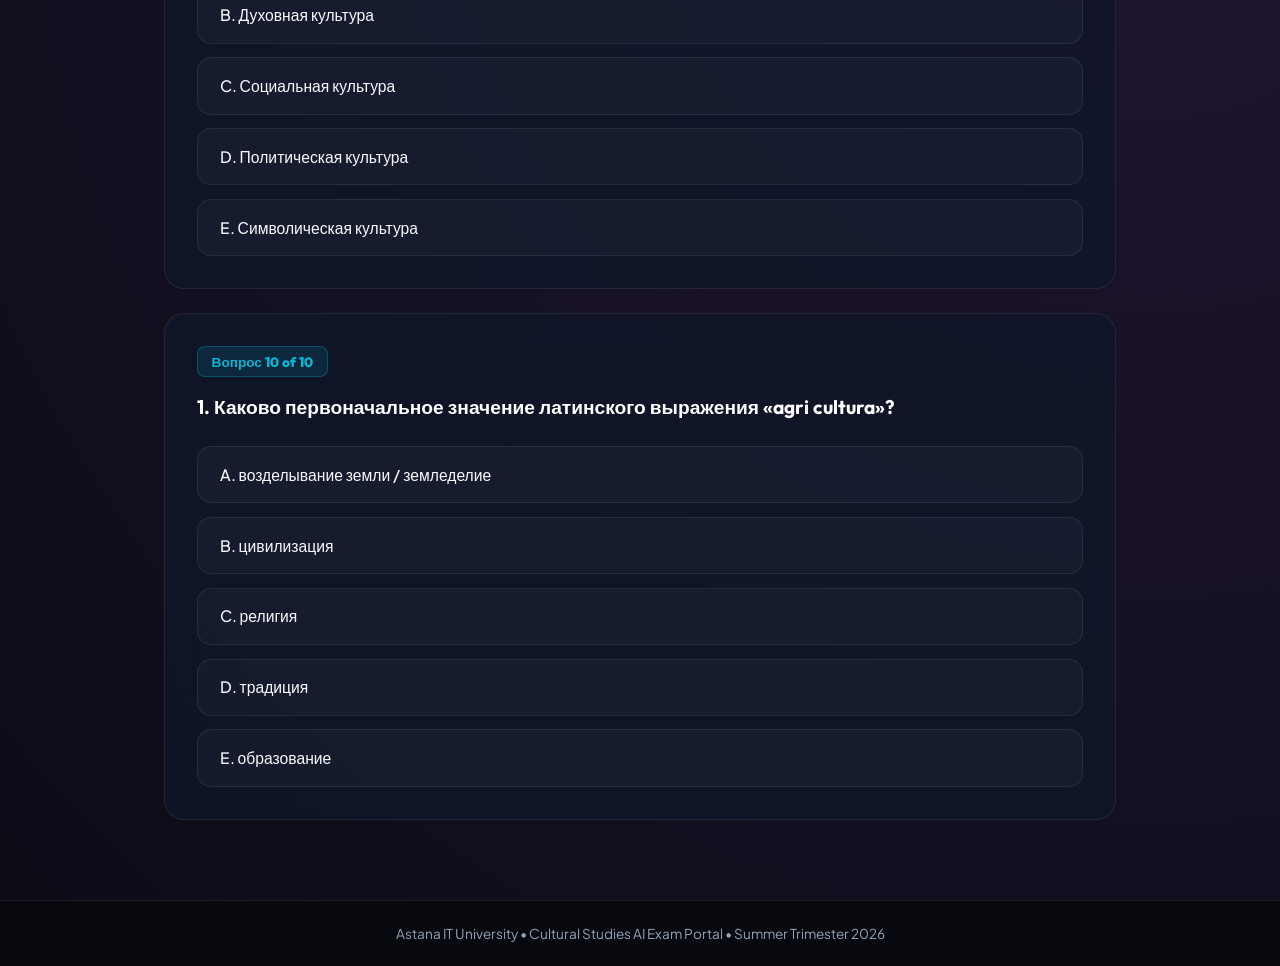
==== commit f58bba3a: "Add complete Week 3 materials (Main_RU, Main_EN, 10 topic notes, Web app interactive reader & quiz, " ====
--- a/index.html
+++ b/index.html
@@ -8,7 +8,7 @@
     <link rel="preconnect" href="https://fonts.googleapis.com">
     <link rel="preconnect" href="https://fonts.gstatic.com" crossorigin>
     <link href="https://fonts.googleapis.com/css2?family=Plus+Jakarta+Sans:wght@400;500;600;700;800&family=Outfit:wght@500;600;700;800&display=swap" rel="stylesheet">
-    <link rel="stylesheet" href="website/css/styles.css?v=20260728_8">
+    <link rel="stylesheet" href="website/css/styles.css?v=20260729_1">
 </head>
 <body>
 
@@ -30,9 +30,9 @@
                 <div class="custom-select-wrapper">
                     <span class="select-icon">📅</span>
                     <select id="week-select-dropdown" class="custom-select" onchange="switchWeek(this.value)">
-                        <option value="1" selected>Week 1: Morphology & Language</option>
+                        <option value="1">Week 1: Morphology & Language</option>
                         <option value="2">Week 2: Semiotics & Anatomy</option>
-                        <option value="3" disabled>🔒 Week 3 (Upcoming)</option>
+                        <option value="3" selected>Week 3: Nomads' Culture & Proto-Turkic Heritage</option>
                         <option value="4" disabled>🔒 Week 4 (Upcoming)</option>
                         <option value="5" disabled>🔒 Week 5 (Upcoming)</option>
                         <option value="6" disabled>🔒 Week 6 (Upcoming)</option>
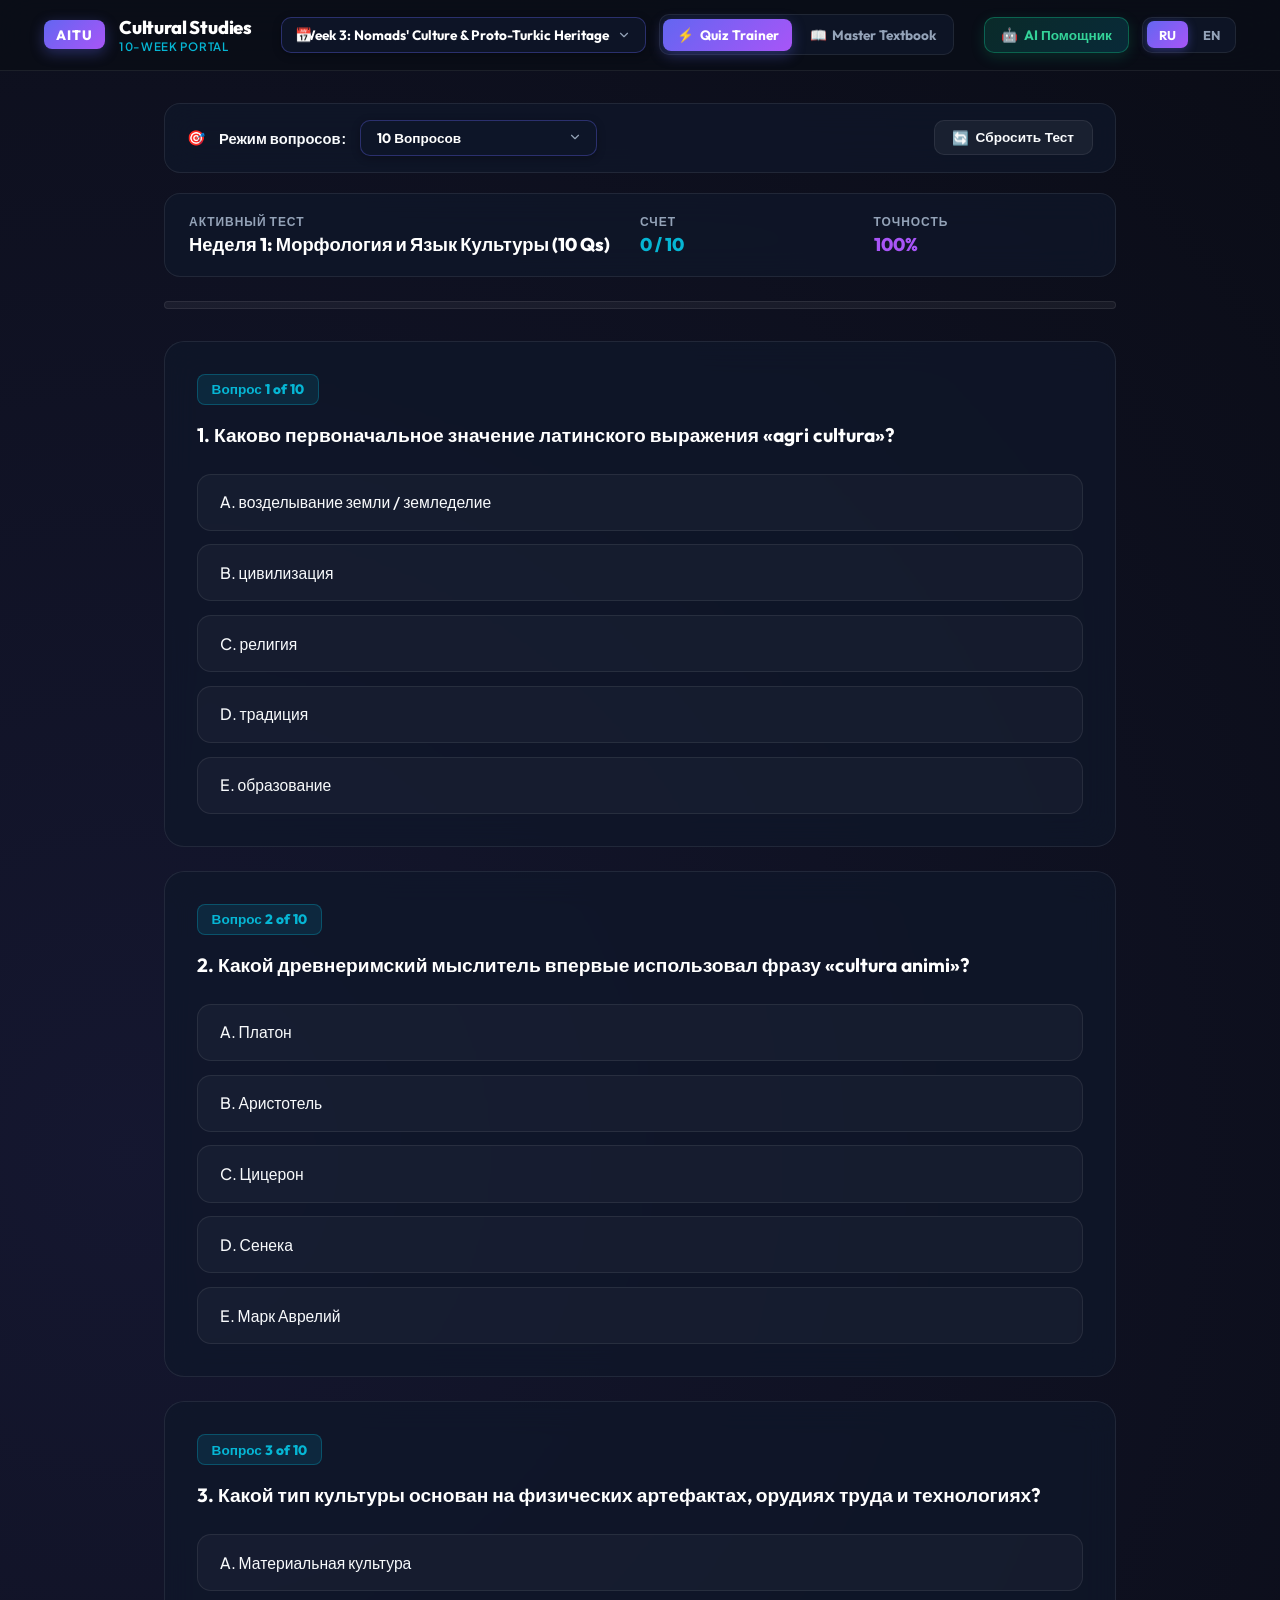
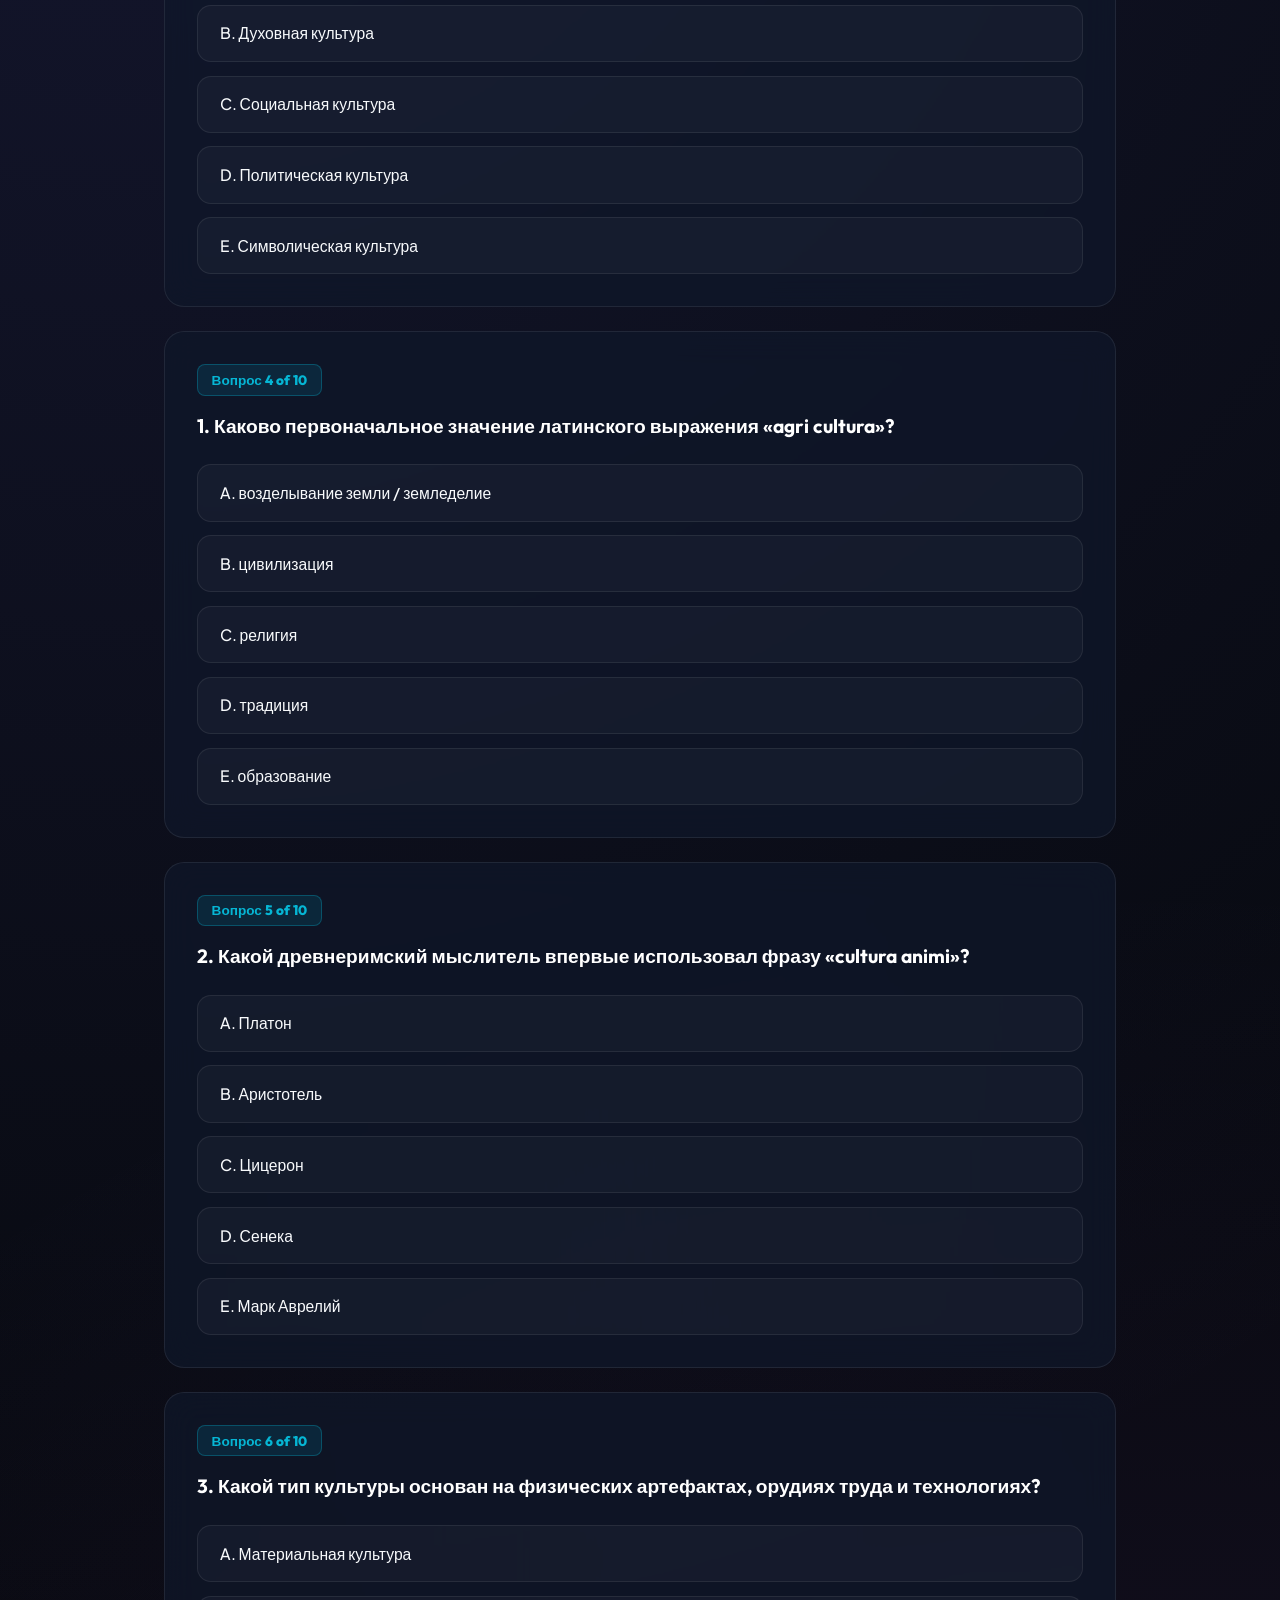
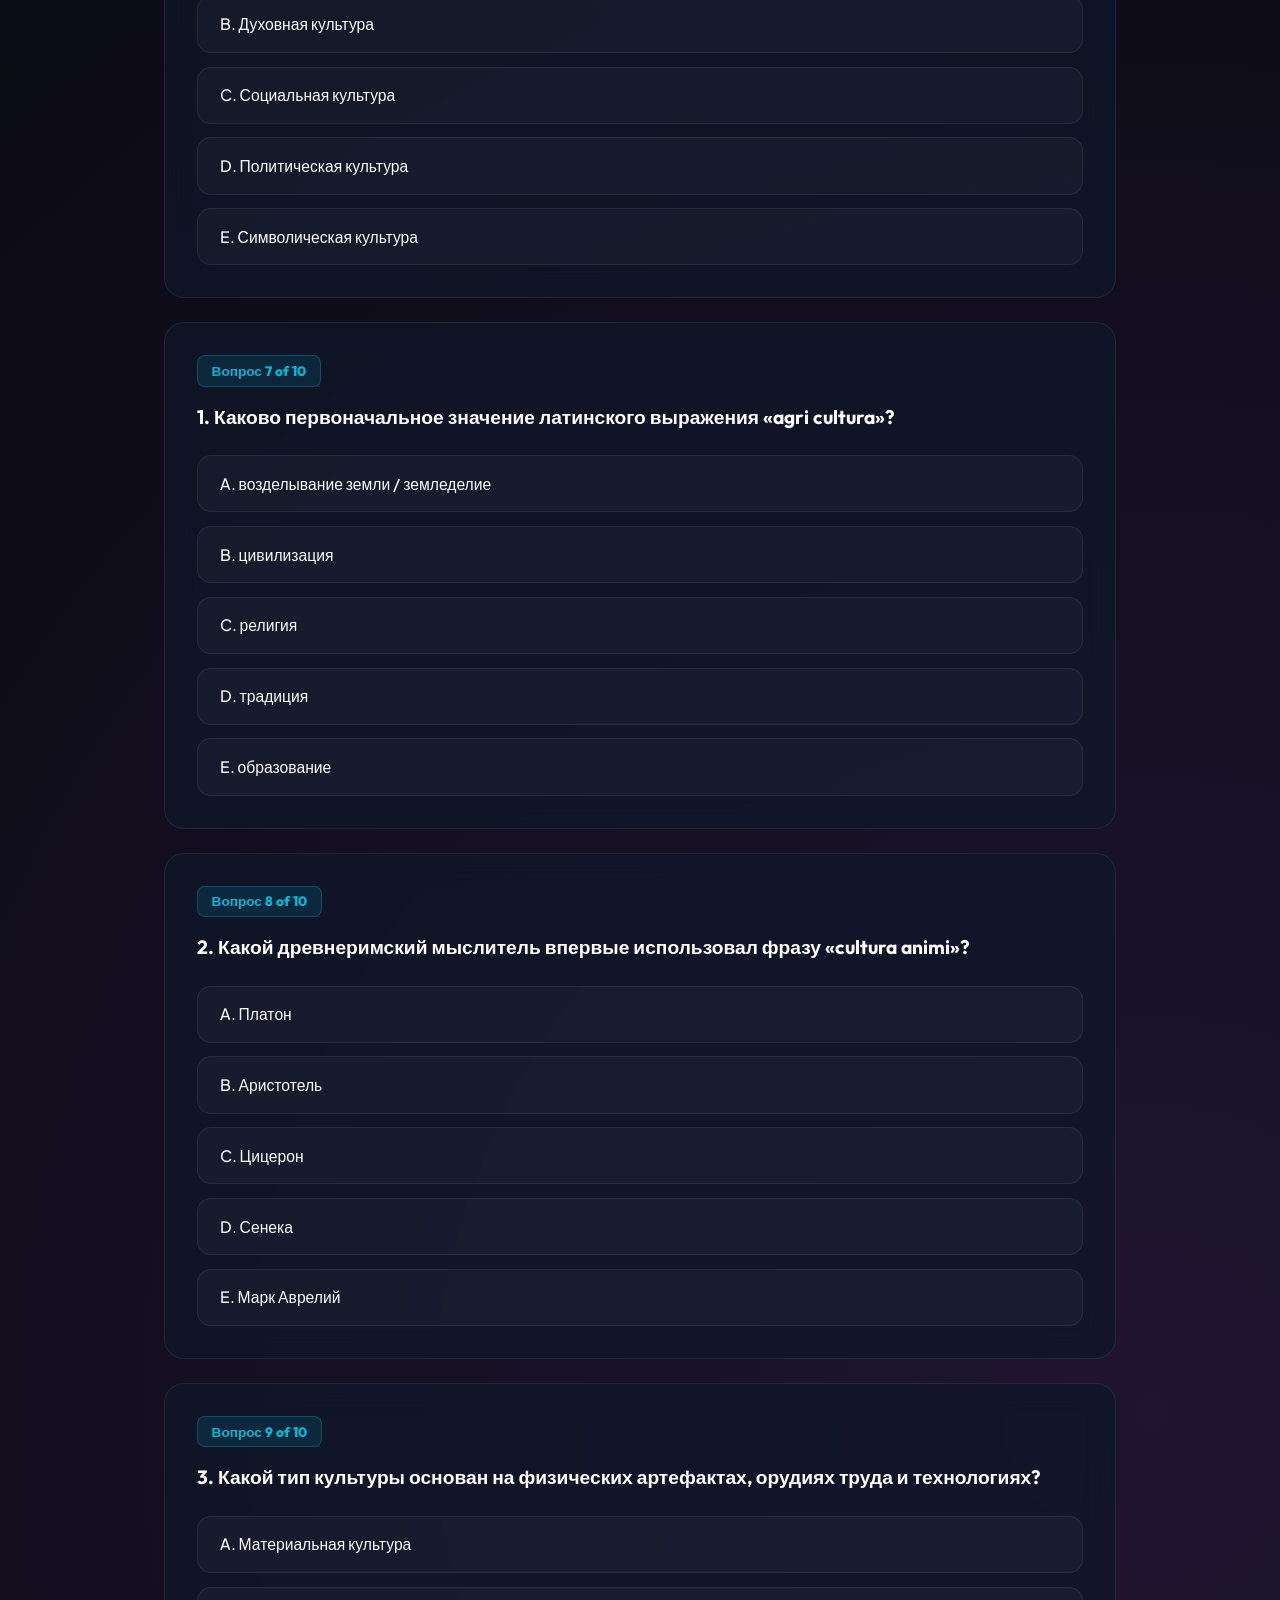
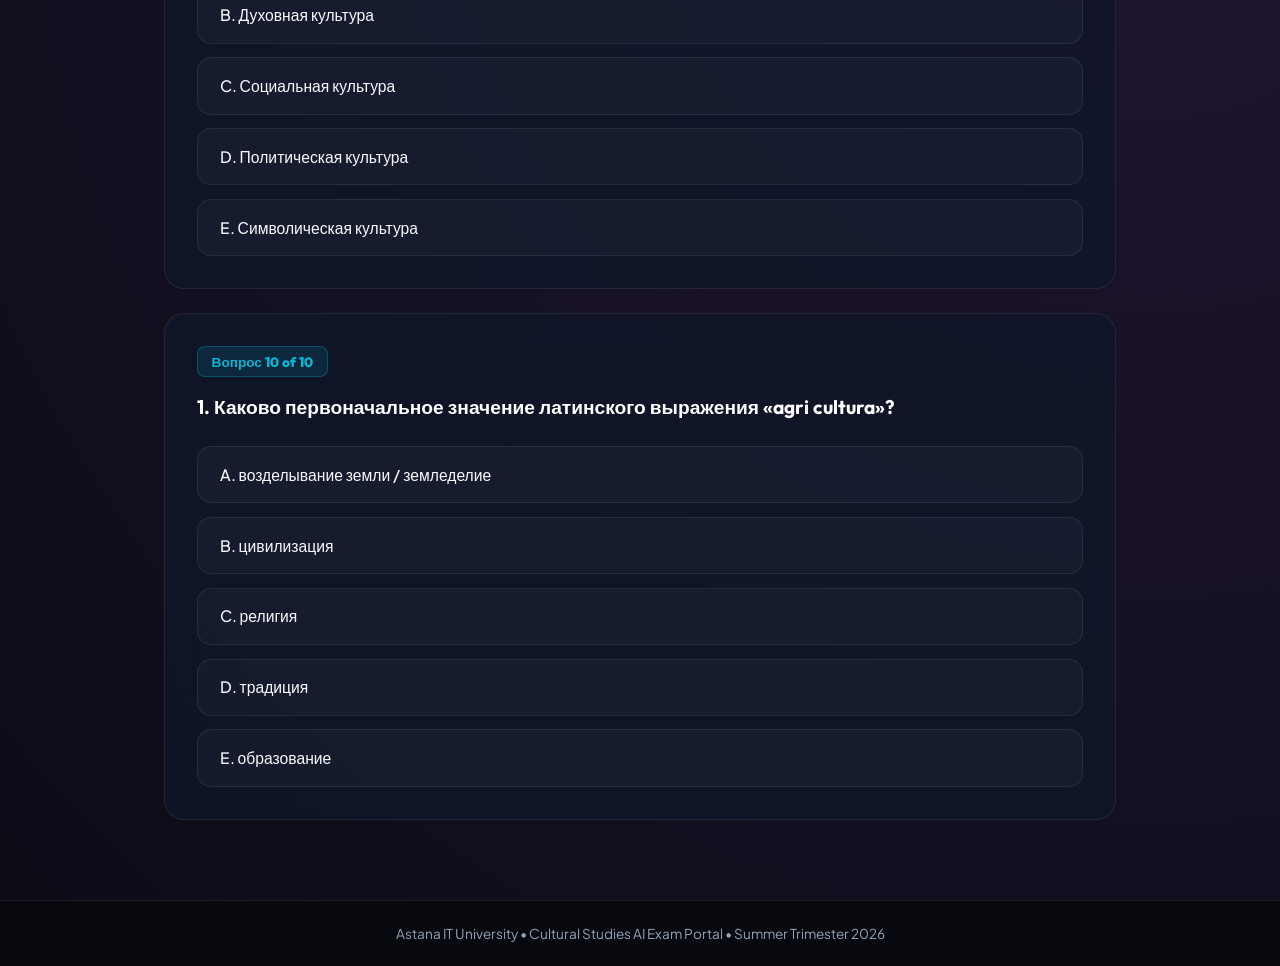
==== commit f01e7cc5: "Fix Week 3 textbook database with 10 full unabridged chapters & master question bank integration" ====
--- a/index.html
+++ b/index.html
@@ -8,7 +8,7 @@
     <link rel="preconnect" href="https://fonts.googleapis.com">
     <link rel="preconnect" href="https://fonts.gstatic.com" crossorigin>
     <link href="https://fonts.googleapis.com/css2?family=Plus+Jakarta+Sans:wght@400;500;600;700;800&family=Outfit:wght@500;600;700;800&display=swap" rel="stylesheet">
-    <link rel="stylesheet" href="website/css/styles.css?v=20260729_1">
+    <link rel="stylesheet" href="website/css/styles.css?v=20260729_3">
 </head>
 <body>
 
@@ -162,6 +162,9 @@
                         <button class="reader-btn" id="btn-read-week2" onclick="loadReaderWeek(2)">
                             <span>📙 Week 2 Textbook</span>
                         </button>
+                        <button class="reader-btn" id="btn-read-week3" onclick="loadReaderWeek(3)">
+                            <span>📗 Week 3 Textbook</span>
+                        </button>
                     </div>
 
                     <!-- Chapter Flip Controls -->
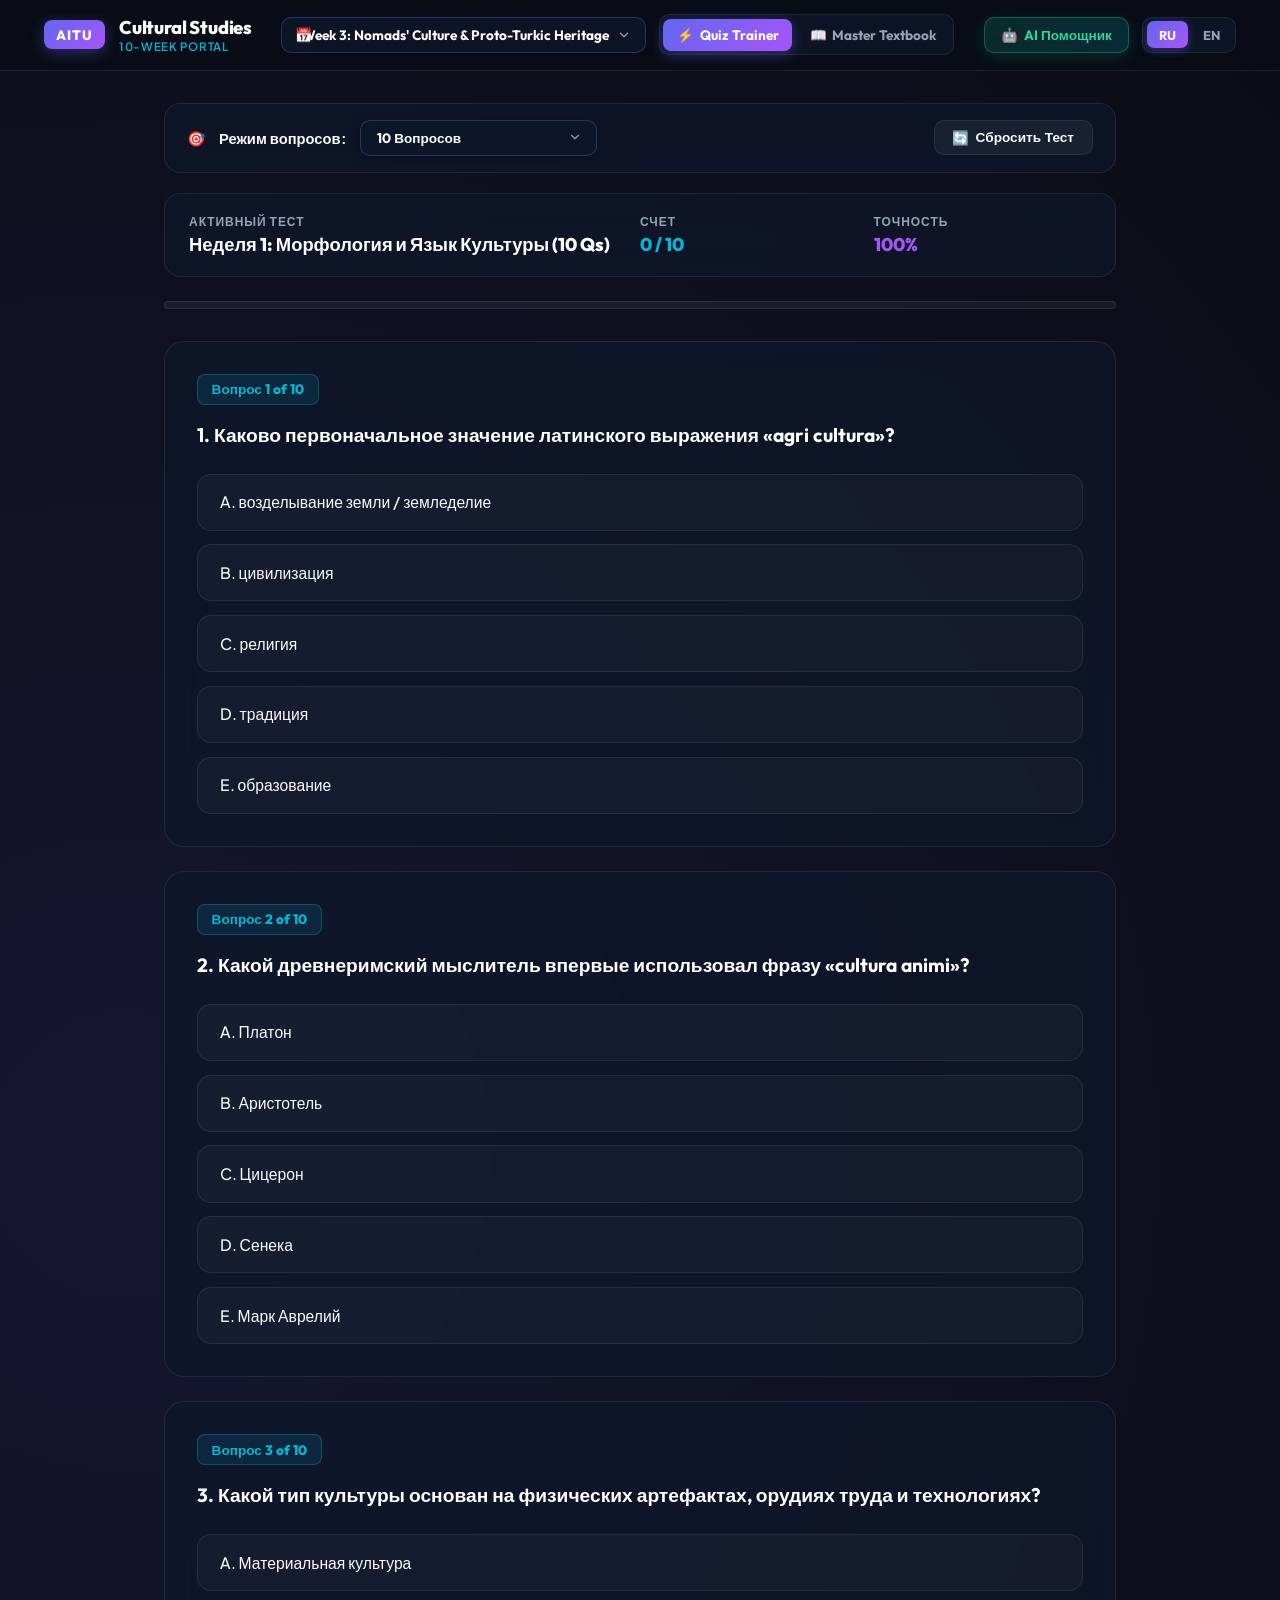
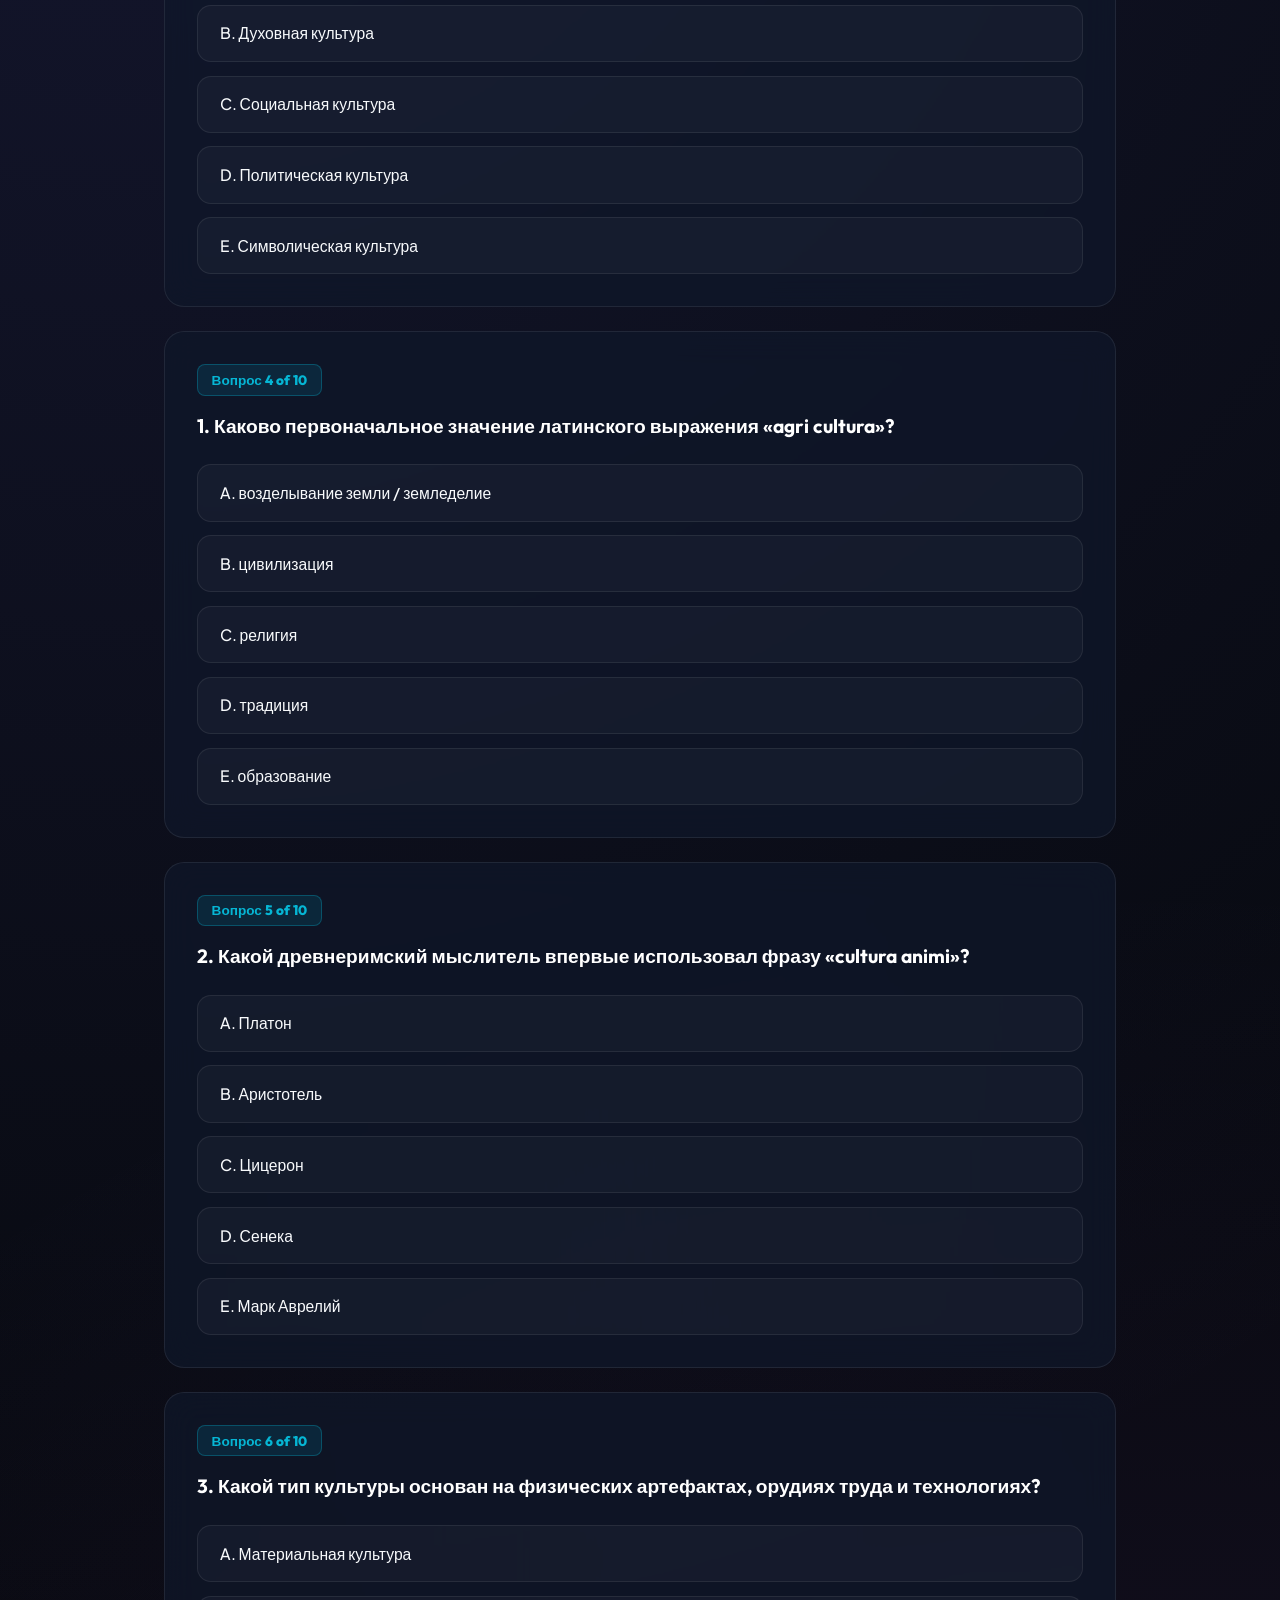
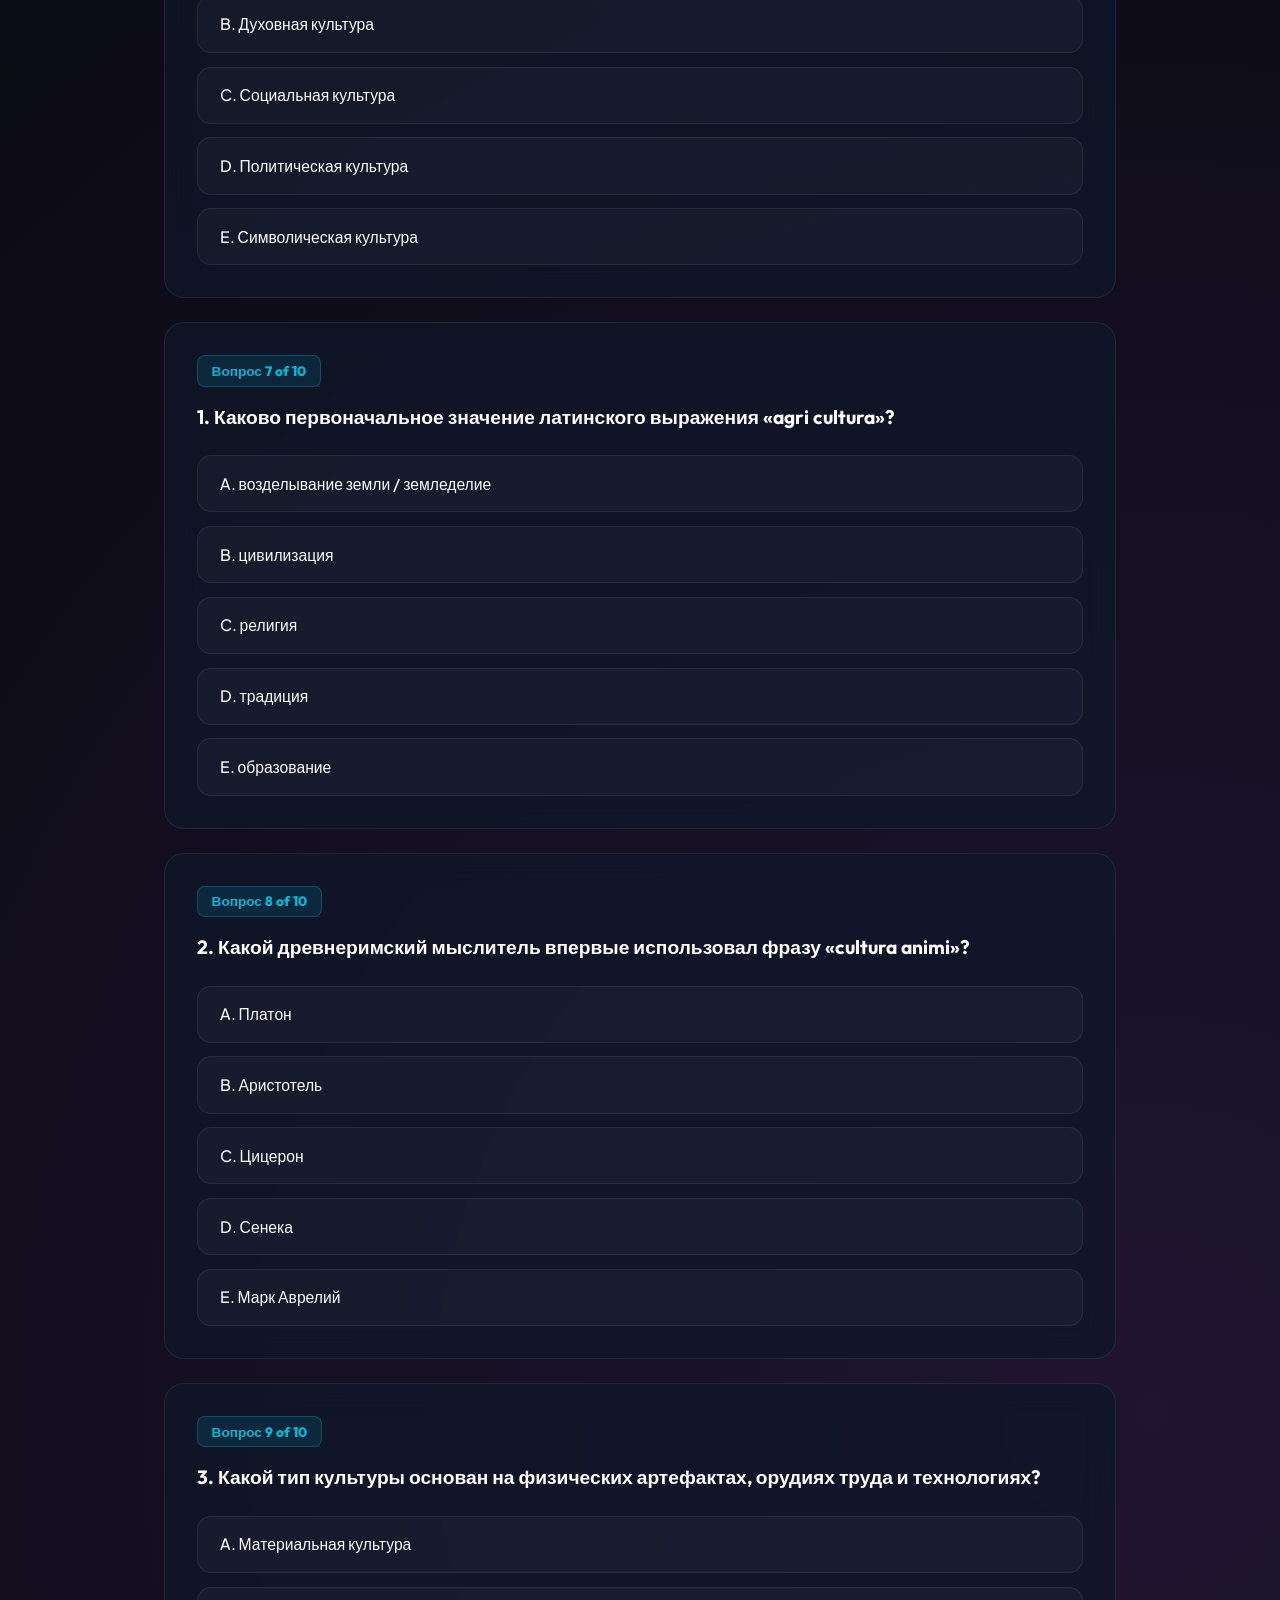
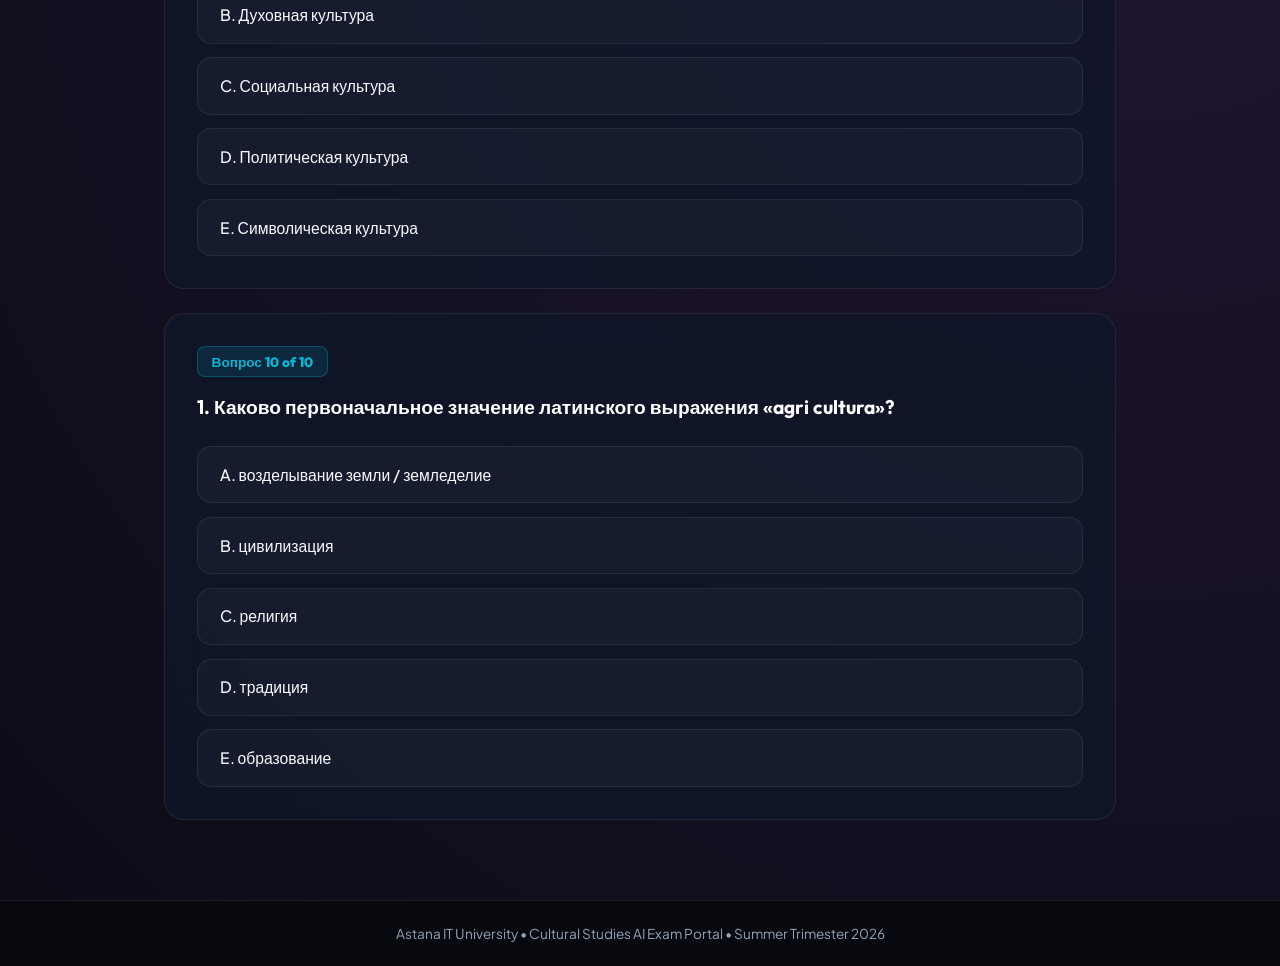
==== commit 8dd97807: "Fix broken Week 3: add missing week3 chapters to fullBookDatabase The Week 3 button existed in the U" ====
--- a/index.html
+++ b/index.html
@@ -8,7 +8,7 @@
     <link rel="preconnect" href="https://fonts.googleapis.com">
     <link rel="preconnect" href="https://fonts.gstatic.com" crossorigin>
     <link href="https://fonts.googleapis.com/css2?family=Plus+Jakarta+Sans:wght@400;500;600;700;800&family=Outfit:wght@500;600;700;800&display=swap" rel="stylesheet">
-    <link rel="stylesheet" href="website/css/styles.css?v=20260729_3">
+    <link rel="stylesheet" href="website/css/styles.css?v=20260729_4">
 </head>
 <body>
 
@@ -195,6 +195,6 @@
 
     <!-- ЕДИНСТВЕННЫЙ источник данных учебника. Второй <script> с js/app.js подключать нельзя:
          оба файла объявляют const fullBookDatabase, и повторное объявление роняет скрипт. -->
-    <script src="website/js/app.js?v=20260728_8"></script>
+    <script src="website/js/app.js?v=20260729_4"></script>
 </body>
 </html>
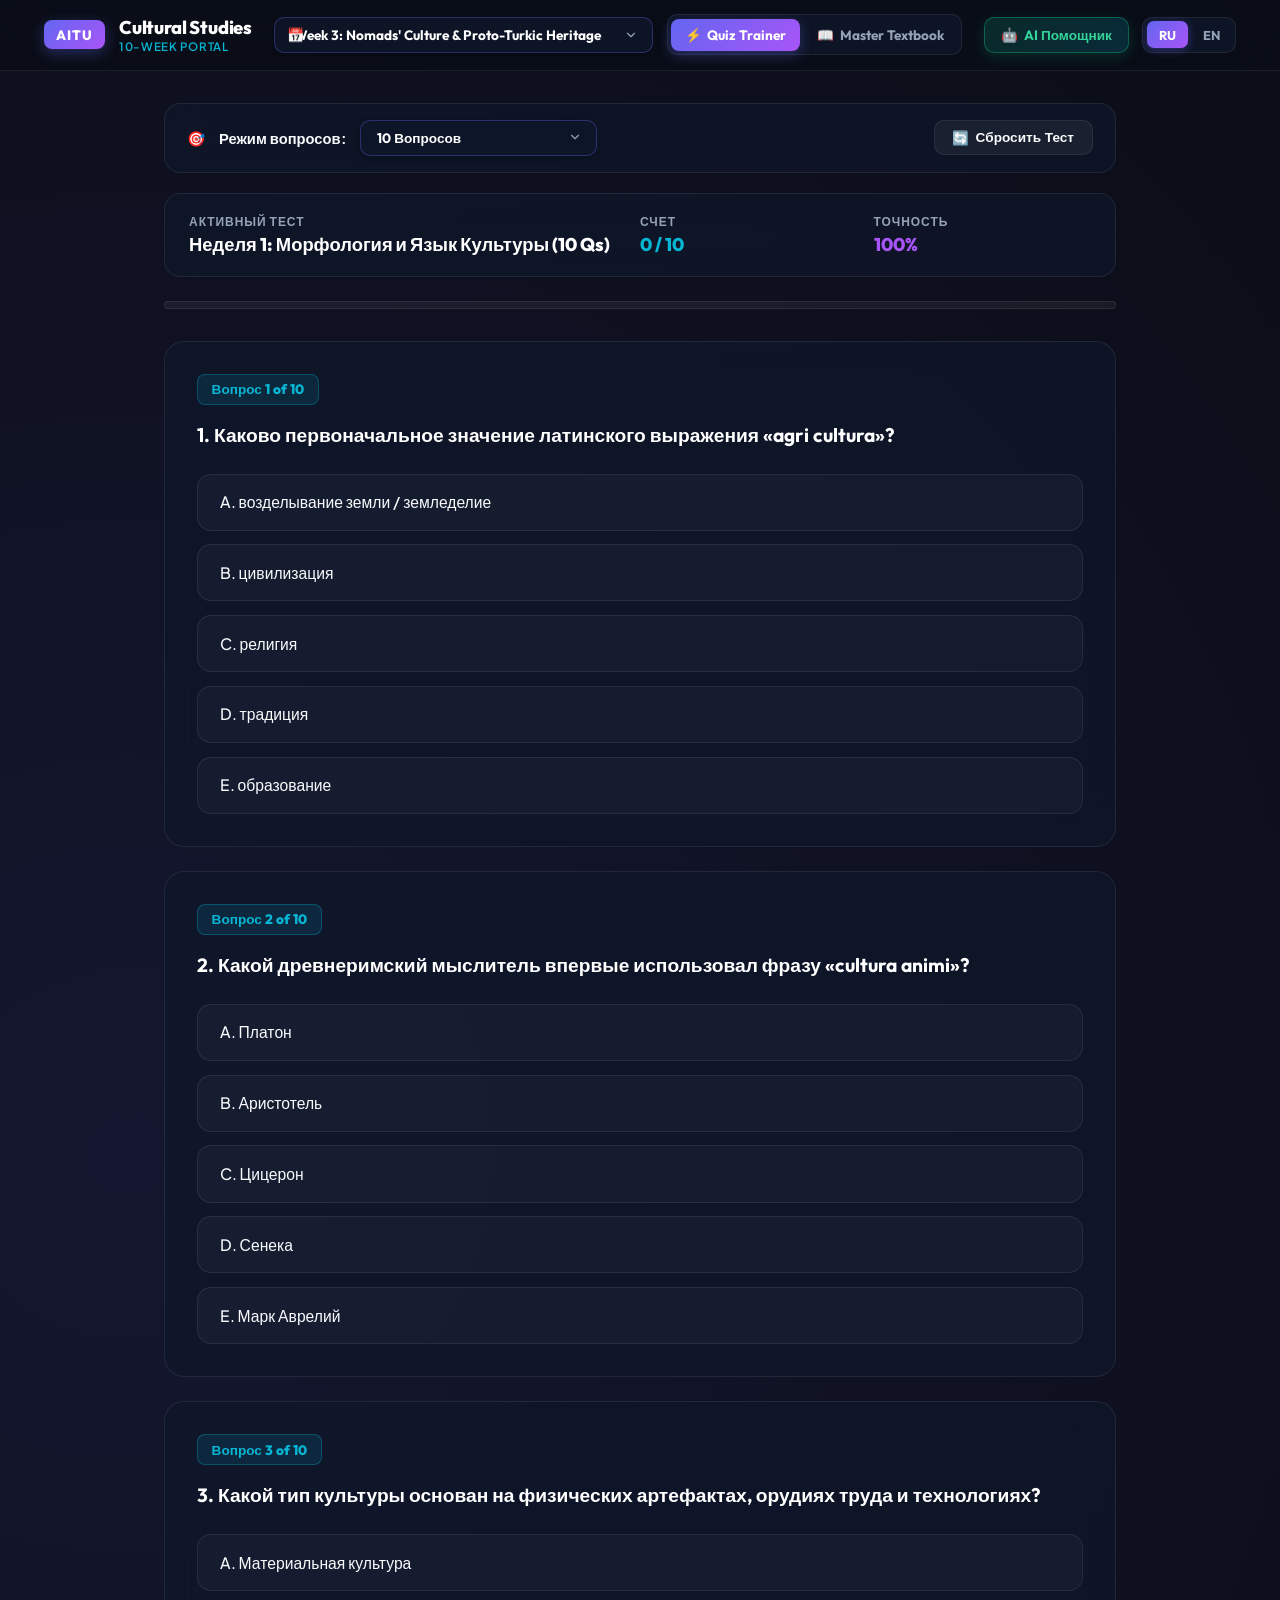
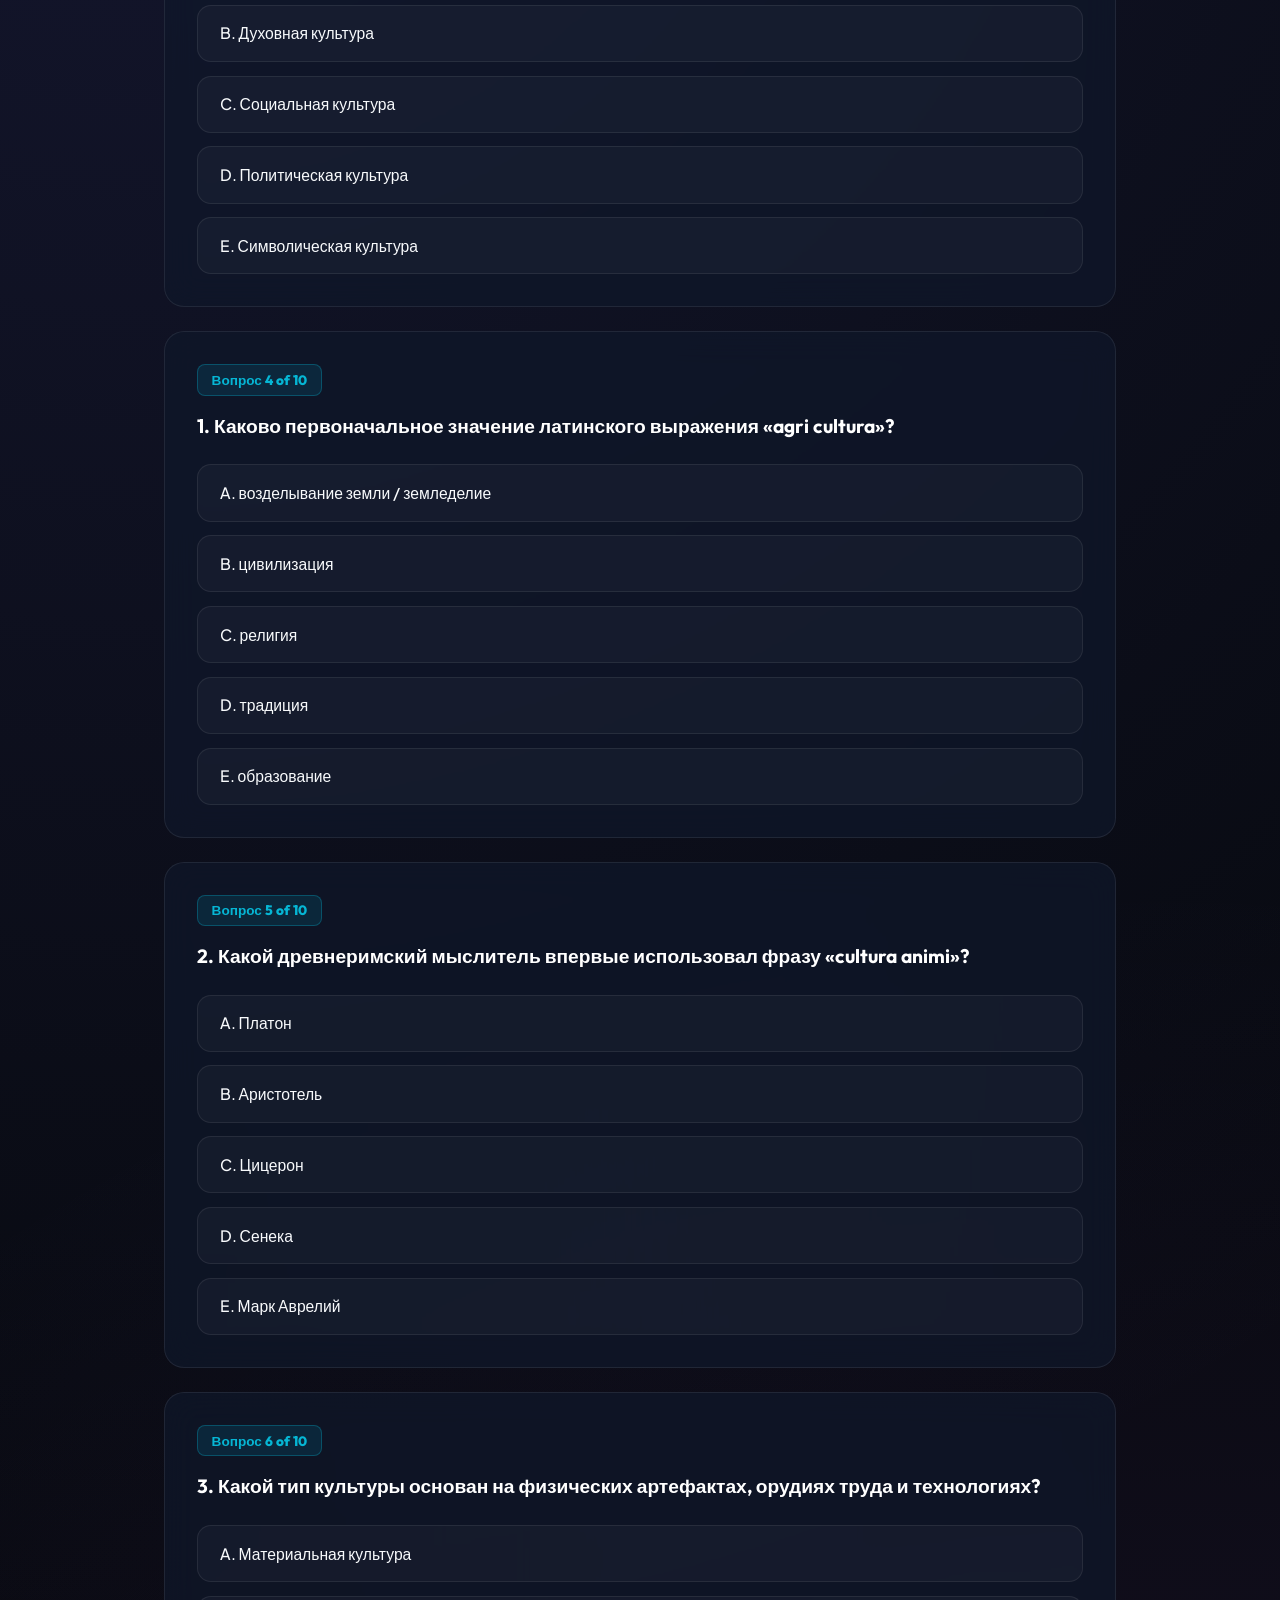
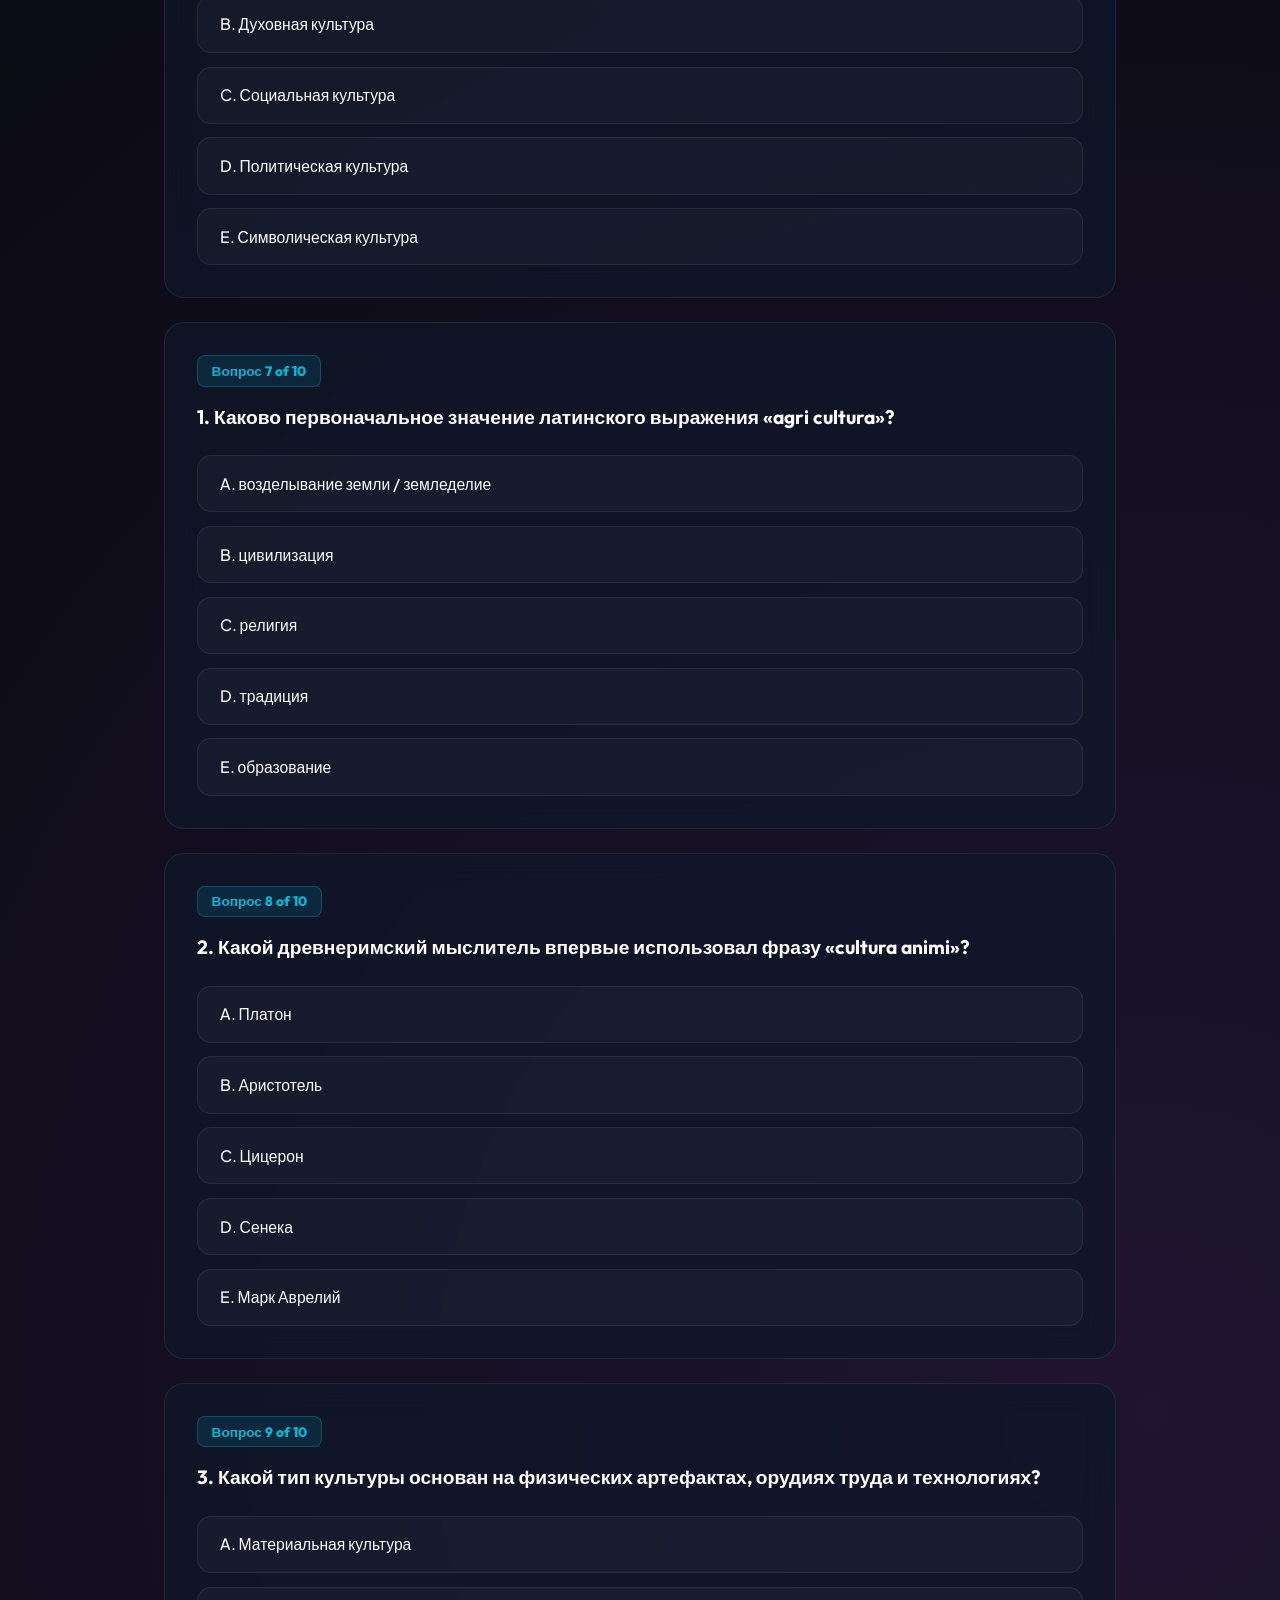
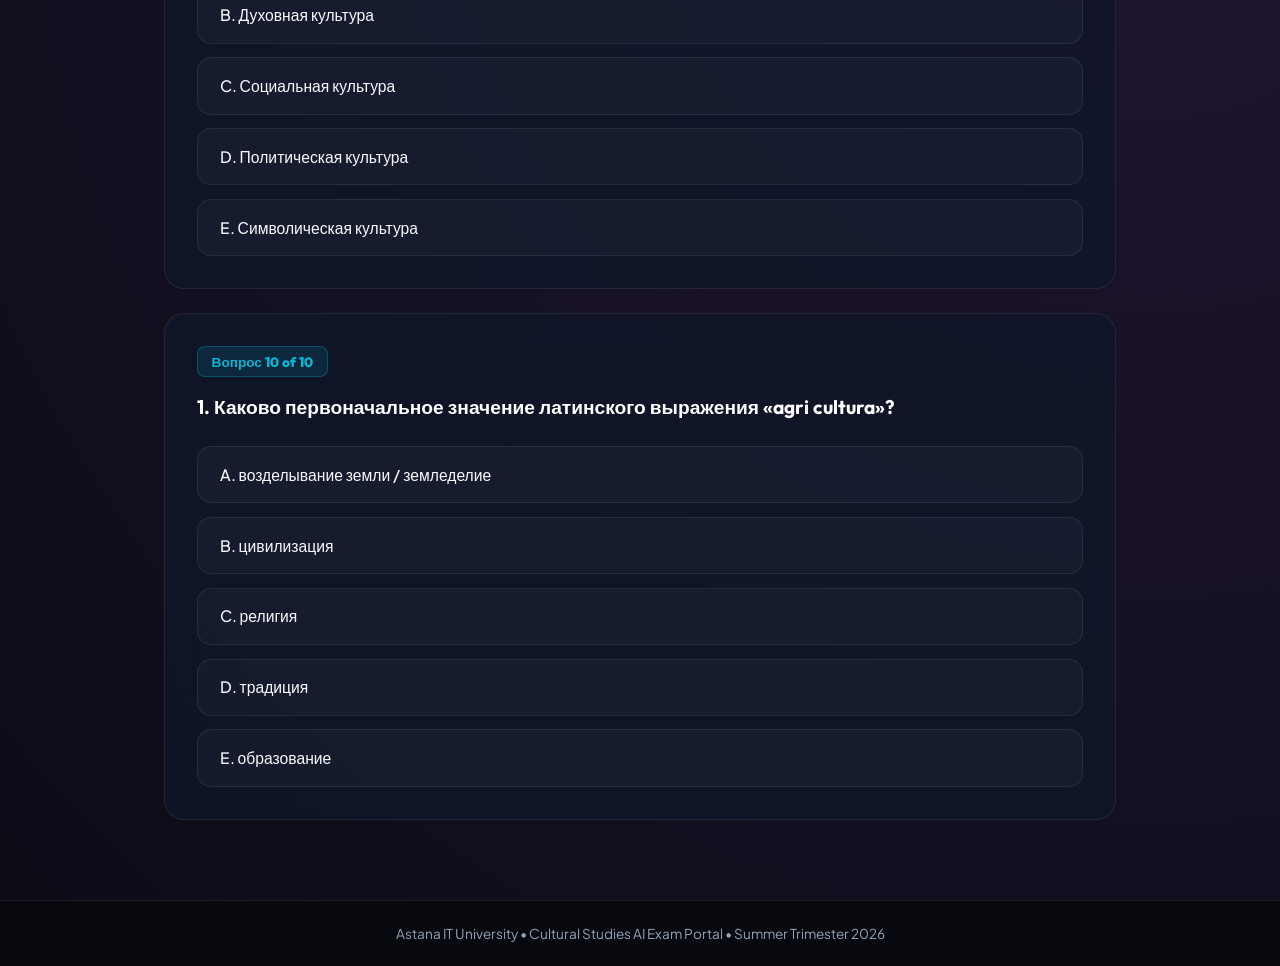
==== commit 0ae37c02: "Add Week 5: Formation of Kazakh culture, XVIII - late XIX c. Built from the Topic 5 seminar PDF (all" ====
--- a/index.html
+++ b/index.html
@@ -8,7 +8,7 @@
     <link rel="preconnect" href="https://fonts.googleapis.com">
     <link rel="preconnect" href="https://fonts.gstatic.com" crossorigin>
     <link href="https://fonts.googleapis.com/css2?family=Plus+Jakarta+Sans:wght@400;500;600;700;800&family=Outfit:wght@500;600;700;800&display=swap" rel="stylesheet">
-    <link rel="stylesheet" href="website/css/styles.css?v=20260729_4">
+    <link rel="stylesheet" href="website/css/styles.css?v=20260729_6">
 </head>
 <body>
 
@@ -33,8 +33,8 @@
                         <option value="1">Week 1: Morphology & Language</option>
                         <option value="2">Week 2: Semiotics & Anatomy</option>
                         <option value="3" selected>Week 3: Nomads' Culture & Proto-Turkic Heritage</option>
-                        <option value="4" disabled>🔒 Week 4 (Upcoming)</option>
-                        <option value="5" disabled>🔒 Week 5 (Upcoming)</option>
+                        <option value="4">Week 4: Medieval Central Asia & Turkic Heritage</option>
+                        <option value="5">Week 5: Formation of Kazakh Culture (XVIII–XIX c.)</option>
                         <option value="6" disabled>🔒 Week 6 (Upcoming)</option>
                         <option value="7" disabled>🔒 Week 7 (Upcoming)</option>
                         <option value="8" disabled>🔒 Week 8 (Upcoming)</option>
@@ -165,6 +165,12 @@
                         <button class="reader-btn" id="btn-read-week3" onclick="loadReaderWeek(3)">
                             <span>📗 Week 3 Textbook</span>
                         </button>
+                        <button class="reader-btn" id="btn-read-week4" onclick="loadReaderWeek(4)">
+                            <span>📕 Week 4 Textbook</span>
+                        </button>
+                        <button class="reader-btn" id="btn-read-week5" onclick="loadReaderWeek(5)">
+                            <span>📓 Week 5 Textbook</span>
+                        </button>
                     </div>
 
                     <!-- Chapter Flip Controls -->
@@ -195,6 +201,6 @@
 
     <!-- ЕДИНСТВЕННЫЙ источник данных учебника. Второй <script> с js/app.js подключать нельзя:
          оба файла объявляют const fullBookDatabase, и повторное объявление роняет скрипт. -->
-    <script src="website/js/app.js?v=20260729_4"></script>
+    <script src="website/js/app.js?v=20260729_6"></script>
 </body>
 </html>
